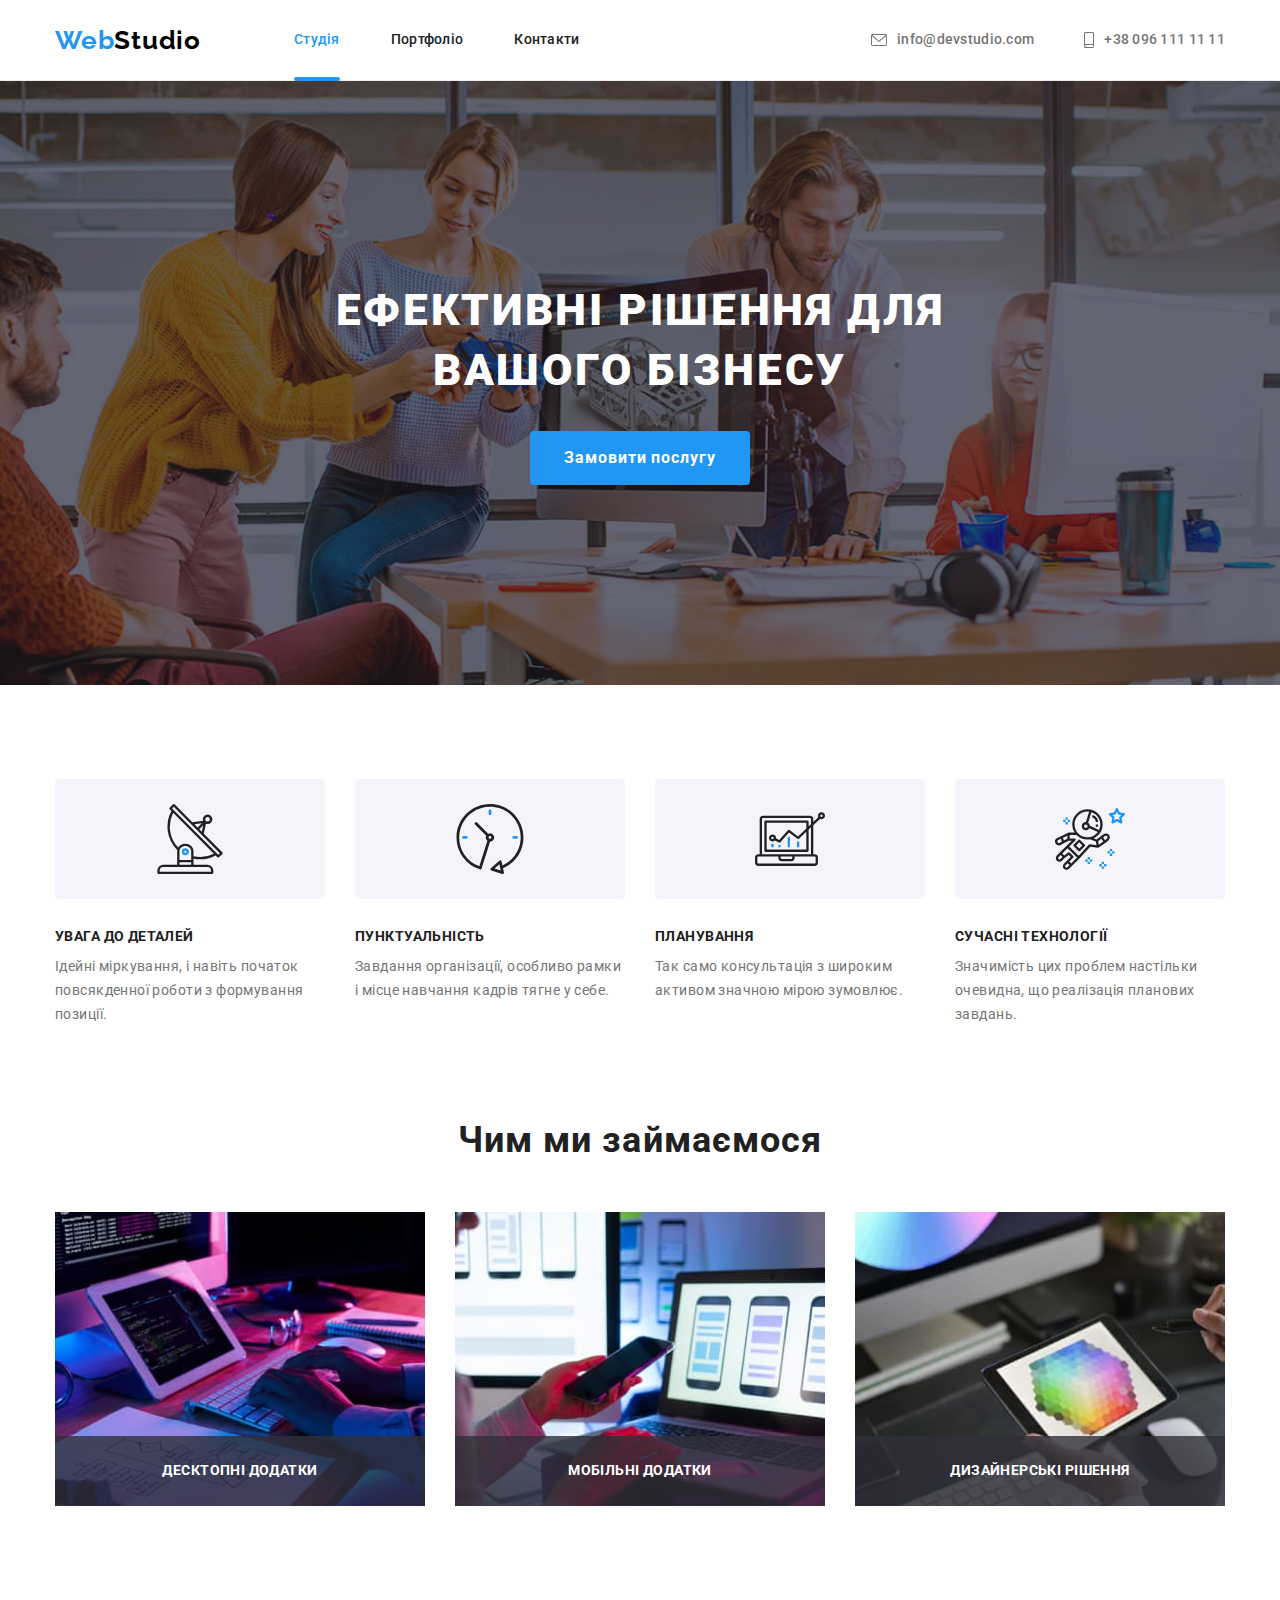
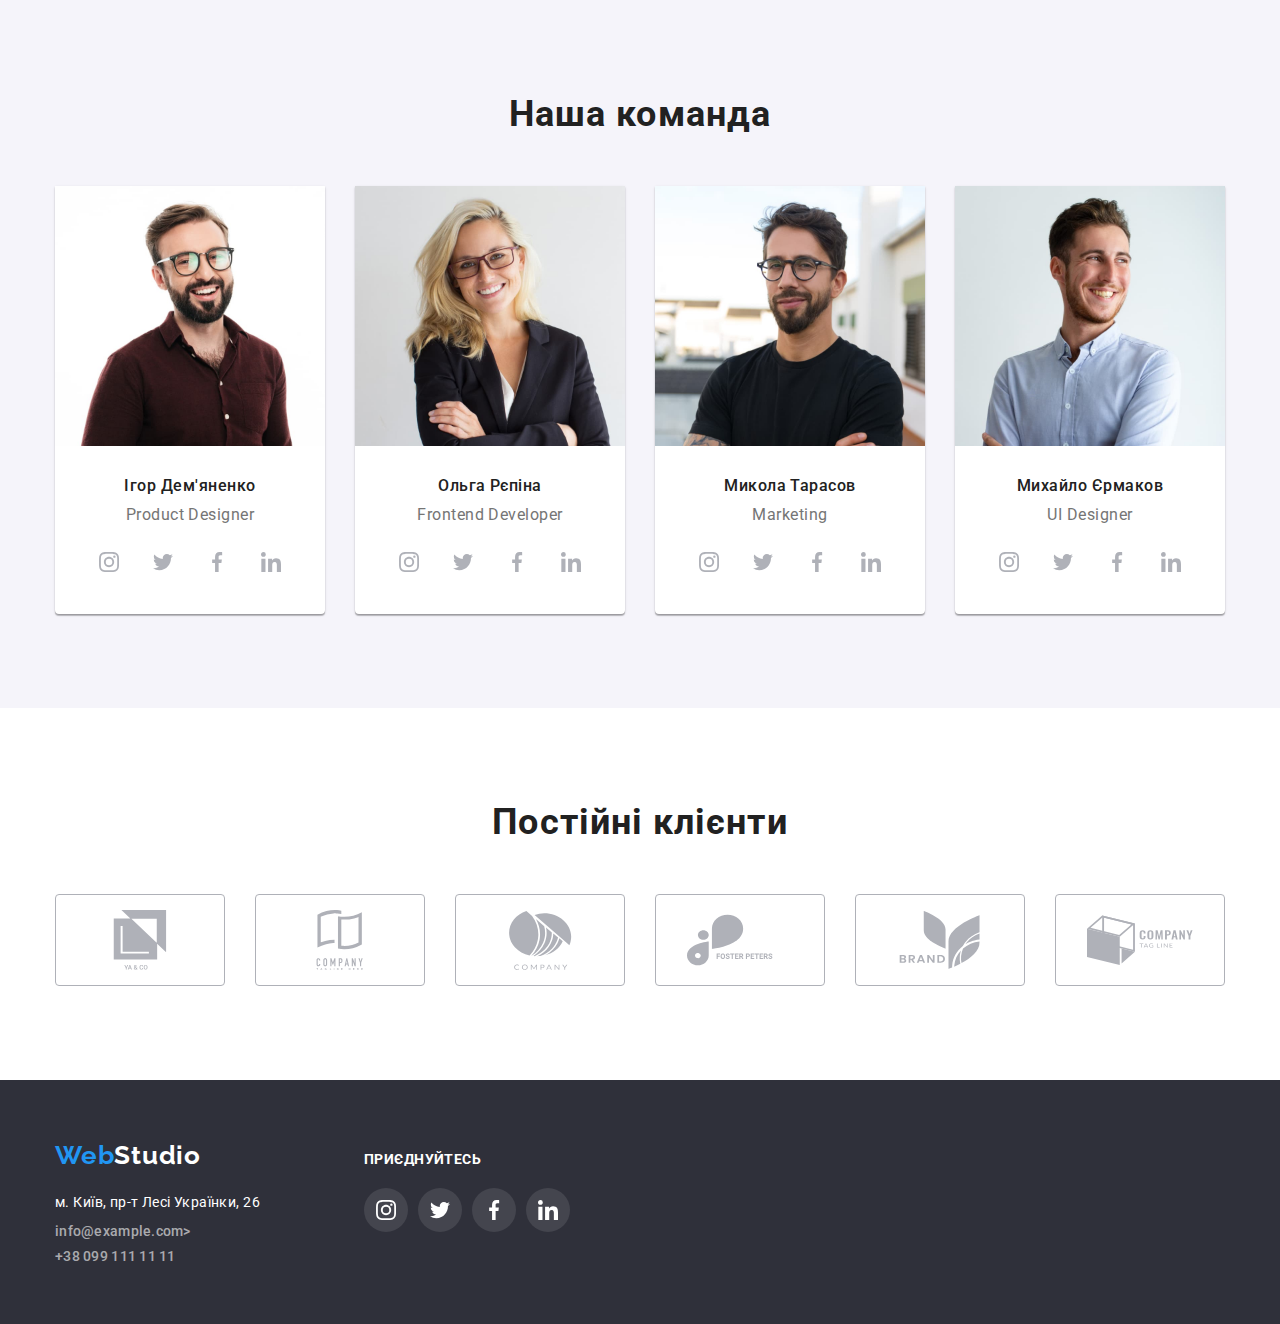
==== index.html @ a133ea39 "copy hw-05" ====
<!DOCTYPE html>
<html lang="uk">
  <head>
    <meta charset="UTF-8" />
    <meta http-equiv="X-UA-Compatible" content="IE=edge"/>
    <meta name="viewport" content="width=device-width, initial-scale=1.0"/>
    <title lang="en">WebStudio</title>
    <link rel="preconnect" href="https://fonts.googleapis.com">
    <link rel="preconnect" href="https://fonts.gstatic.com" crossorigin>
    <link href="https://fonts.googleapis.com/css2?family=Raleway:wght@700&family=Roboto:wght@400;500;700;900&display=swap" rel="stylesheet">
    <link rel="stylesheet" href="https://cdn.jsdelivr.net/npm/modern-normalize@1.1.0/modern-normalize.min.css">
    <link rel="stylesheet" href="./css/styles.css">
  </head>

  <body>
    <!-- header -->
    <header class="page-header">
      <div class="container page-header-container">
      <nav class="page-nav">
        <a class="logo link" href="./index.html" lang="en">Web<span class="logo-header">Studio</span></a>
        <ul class="menu list">
          <li class="menu-item"><a class="menu-link current underline link" href="">Студія</a></li>
          <li class="menu-item">
            <a class="menu-link link" href="./portfolio.html">Портфоліо</a>
          </li>
          <li class="menu-item">
            <a class="menu-link link" href="">Контакти</a>
          </li>
        </ul>
      </nav>

      <ul class="list contacts-header-container">
          <li class="contacts-header">
            <a class="mail contacts-theme-light link"
            href="mailto:info@devstudio.com">
            <svg class="mail-icon" width="16" height="12">
              <use href="./images/sprite.svg#icon-envelope-hover"></use>
            </svg>
            info@devstudio.com</a>
          </li>       
          <li class="contacts-header">
            <a class="phone-number contacts-theme-light link" href="tel:+380961111111">
              <svg class="phone-icon" width="10" height="16">
                <use href="./images/sprite.svg#icon-smartphone"></use>
              </svg>
              +38 096 111 11 11</a>
          </li>            
      </ul>
      </div>
    </header>

    <main>
      <!-- hero -->
      <section class="hero">
        <div class="container">   
        <h1 class="hero-title">
          Ефективні рішення для вашого бізнесу
        </h1>
        <button class="modal-btn" type="button" data-modal-open>
          Замовити послугу
        </button>
      </div>
      </section>

      <!-- content -->
      <section class="section">
        <div class="container">
        <h2 class="visually-hidden">наші переваги</h2>
        <ul class="list content-list-container">
          <li>
            <div class="icon-content">
              <svg width="70" height="70">
                <use href="./images/sprite.svg#icon-antenna"></use>
              </svg>
            </div>
            <h3 class="content-title">УВАГА ДО ДЕТАЛЕЙ</h3>
            <p class="content-text">
              Ідейні міркування, і навіть початок повсякденної роботи з формування позиції.
            </p>
          </li>
          <li>
            <div class="icon-content">
              <svg width="70" height="70">
                <use href="./images/sprite.svg#icon-clock"></use>
              </svg>
            </div>
            <h3 class="content-title">ПУНКТУАЛЬНІСТЬ</h3>
            <p class="content-text">
              Завдання організації, особливо рамки і місце навчання кадрів тягне у себе.
            </p>
          </li>
          <li>
            <div class="icon-content">
              <svg width="70" height="70">
                <use href="./images/sprite.svg#icon-diagram"></use>
              </svg>
            </div>
            <h3 class="content-title">ПЛАНУВАННЯ</h3>
            <p class="content-text">
             Так само консультація з широким активом значною мірою зумовлює.
            </p>
          </li>
          <li>
            <div class="icon-content">
              <svg width="70" height="70">
                <use href="./images/sprite.svg#icon-astronaut"></use>
              </svg>
            </div>
            <h3 class="content-title">
              СУЧАСНІ ТЕХНОЛОГІЇ
            </h3>
            <p class="content-text">
              Значимість цих проблем настільки очевидна, що реалізація планових завдань.
            </p>
          </li>
        </ul>
      </div>
      </section>

      <section class="img-box section">
        <div class="container">
        <h2 class="section-heading">Чим ми займаємося</h2>
        <ul class="list img-box-container">
          <li class="img-item">
            <img
              src="./images/what-do/keyboard.jpg"
              alt="клавіатура"
              width="370"
              height="294"
            />     
            <p class="img-title">Десктопні додатки</p>
          </li>
          <li class="img-item">
            <img
              src="./images/what-do/laptop.jpg"
              alt="ноутбук"
              width="370"
              height="294"
            />
            <p class="img-title">Мобільні додатки</p>
          </li>
          <li class="img-item">
            <img
              src="./images/what-do/tablet.jpg"
              alt="планшет"
              width="370"
              height="294"
            />
            <p class="img-title">Дизайнерські рішення</p>
          </li>
        </ul>
      </div>
      </section>

      <!-- team -->
      <section class="team section">
        <div class="container">
        <h2 class="section-heading">Наша команда</h2>
        <ul class="team-name list">
          <li class="team-cards">
            <img
              src="./images/employees/img_1.jpg"
              alt="Ігор Дем'яненко"
              width="270"
              height="260"
            />
            <div class="team-name-box">
              <h3 class="team-name-title">Ігор Дем'яненко</h3>
              <p class="team-name-text" lang="en">
              Product Designer</p>
              <ul class="social-list list">
                <li class="social-list-item">
                  <a class="social-list-link" href="">
                    <svg class="social-list-icon" width="20" height="20">
                      <use href="./images/sprite.svg#icon-instagram"></use>
                    </svg>
                  </a>
                </li>
                <li class="social-list-item">
                  <a class="social-list-link" href="">
                    <svg class="social-list-icon" width="20" height="20">
                      <use href="./images/sprite.svg#icon-twitter"></use>
                    </svg>
                  </a>
                </li>
                <li class="social-list-item">
                  <a class="social-list-link" href="">
                    <svg class="social-list-icon" width="20" height="20">
                      <use href="./images/sprite.svg#icon-facebook"></use>
                    </svg>
                  </a>
                </li>
                <li class="social-list-item">
                  <a class="social-list-link" href="">
                    <svg class="social-list-icon" width="20" height="20">
                      <use href="./images/sprite.svg#icon-linkedin"></use>
                    </svg>
                  </a>
                </li>
              </ul>
            </div>
          </li>
          <li class="team-cards">
            <img
              src="./images/employees/img_2.jpg"
              alt="Ольга Рєпіна"
              width="270"
              height="260"
            />
            <div class="team-name-box">
              <h3 class="team-name-title">Ольга Рєпіна</h3>
              <p class="team-name-text" lang="en">
              Frontend Developer
            </p>
           <ul class="social-list list">
                <li class="social-list-item">
                  <a class="social-list-link" href="">
                    <svg class="social-list-icon" width="20" height="20">
                      <use href="./images/sprite.svg#icon-instagram"></use>
                    </svg>
                  </a>
                </li>
                <li class="social-list-item">
                  <a class="social-list-link" href="">
                    <svg class="social-list-icon" width="20" height="20">
                      <use href="./images/sprite.svg#icon-twitter"></use>
                    </svg>
                  </a>
                </li>
                <li class="social-list-item">
                  <a class="social-list-link" href="">
                    <svg class="social-list-icon" width="20" height="20">
                      <use href="./images/sprite.svg#icon-facebook"></use>
                    </svg>
                  </a>
                </li>
                <li class="social-list-item">
                  <a class="social-list-link" href="">
                    <svg class="social-list-icon" width="20" height="20">
                      <use href="./images/sprite.svg#icon-linkedin"></use>
                    </svg>
                  </a>
                </li>
              </ul>
            </div>            
          </li>
          <li class="team-cards">
            <img
              src="./images/employees/img_3.jpg"
              alt="Микола Тарасов"
              width="270"
              height="260"
            />
            <div class="team-name-box">
              <h3 class="team-name-title">Микола Тарасов</h3>
              <p class="team-name-text" lang="en">Marketing</p>
            <ul class="social-list list">
                <li class="social-list-item">
                  <a class="social-list-link" href="">
                    <svg class="social-list-icon" width="20" height="20">
                      <use href="./images/sprite.svg#icon-instagram"></use>
                    </svg>
                  </a>
                </li>
                <li class="social-list-item">
                  <a class="social-list-link" href="">
                    <svg class="social-list-icon" width="20" height="20">
                      <use href="./images/sprite.svg#icon-twitter"></use>
                    </svg>
                  </a>
                </li>
                <li class="social-list-item">
                  <a class="social-list-link" href="">
                    <svg class="social-list-icon" width="20" height="20">
                      <use href="./images/sprite.svg#icon-facebook"></use>
                    </svg>
                  </a>
                </li>
                <li class="social-list-item">
                  <a class="social-list-link" href="">
                    <svg class="social-list-icon" width="20" height="20">
                      <use href="./images/sprite.svg#icon-linkedin"></use>
                    </svg>
                  </a>
                </li>
              </ul>  
            </div>           
          </li>
          <li class="team-cards">
            <img
              src="./images/employees/img_4.jpg"
              alt="Михайло Єрмаков"
              width="270"
            />
            <div class="team-name-box">
              <h3 class="team-name-title">Михайло Єрмаков</h3>
              <p class="team-name-text" lang="en">UI Designer</p>
            <ul class="social-list list">
                <li class="social-list-item">
                  <a class="social-list-link" href="">
                    <svg class="social-list-icon" width="20" height="20">
                      <use href="./images/sprite.svg#icon-instagram"></use>
                    </svg>
                  </a>
                </li>
                <li class="social-list-item">
                  <a class="social-list-link" href="">
                    <svg class="social-list-icon" width="20" height="20">
                      <use href="./images/sprite.svg#icon-twitter"></use>
                    </svg>
                  </a>
                </li>
                <li class="social-list-item">
                  <a class="social-list-link" href="">
                    <svg class="social-list-icon" width="20" height="20">
                      <use href="./images/sprite.svg#icon-facebook"></use>
                    </svg>
                  </a>
                </li>
                <li class="social-list-item">
                  <a class="social-list-link" href="">
                    <svg class="social-list-icon" width="20" height="20">
                      <use href="./images/sprite.svg#icon-linkedin"></use>
                    </svg>
                  </a>
                </li>
              </ul>
            </div>            
          </li>
        </ul>
      </div>
      </section>

      <!-- client -->
      <section class="section">
        <div class="container">
        <h2 class="section-heading">Постійні клієнти</h2>
        <ul class="client-list list">
          <li class="client-item">
            <a href="" class="client-link">
              <svg class="client-icon" width="106" height="60">
                <use href="./images/sprite.svg#icon-group-1"></use>
              </svg>
            </a>
          </li>
          <li class="client-item">
            <a href="" class="client-link">
              <svg class="client-icon" width="106" height="60">
                <use href="./images/sprite.svg#icon-group-2"></use>
              </svg>
            </a>
          </li>
          <li class="client-item">
            <a href="" class="client-link">
              <svg class="client-icon" width="106" height="60">
                <use href="./images/sprite.svg#icon-group-3"></use>
              </svg>
            </a>
          </li>
          <li class="client-item">
            <a href="" class="client-link">
              <svg class="client-icon" width="106" height="60">
                <use href="./images/sprite.svg#icon-group-4"></use>
              </svg>
            </a>
          </li>
          <li class="client-item">
            <a href="" class="client-link">
              <svg class="client-icon" width="106" height="60">
                <use href="./images/sprite.svg#icon-group-5"></use>
              </svg>
            </a>
          </li>
          <li class="client-item">
            <a href="" class="client-link">
              <svg class="client-icon" width="106" height="60">
                <use href="./images/sprite.svg#icon-group-6"></use>
              </svg>
            </a>
          </li>
        </ul>
        </div>
      </section>
    </main>

    <!-- footer -->
    <footer class="footer">
      <div class="container pidval">
      <div class="footer-address">
      <a class="link logo" href="./index.html" lang="en">Web<span class="logo-footer">Studio</span></a>
      <address class="address">
        <ul class="list">
          <li class="address-list">
            <a class="street-address link"
              href="https://goo.gl/maps/wQYxwLy2fmPHbs7g9"
              target="_blank"
              rel="noreferrer noopener"
              >м. Київ, пр-т Лесі Українки, 26</a>
          </li>
          <li class="address-list">
            <a class="mail contacts-theme-dark link"
              href="mailto:info@example.com"
              >info@example.com></a>
          </li>
          <li class="address-list">
            <a class="phone-number contacts-theme-dark link" href="tel:+380991111111"
              >+38 099 111 11 11</a>
          </li>
        </ul>
      </address>
      </div>

      <div class="footer-icon">
      <h2 class="footer-title">приєднуйтесь</h2>
      <ul class="footer-social-list list">
        <li class="footer-social-item">
          <a href="" class="footer-social-link">
          <svg class="footer-icon" width="20" height="20">
            <use href="./images/sprite.svg#icon-instagram"></use>
          </svg>            
          </a>
        </li>
        <li class="footer-social-item">
          <a href="" class="footer-social-link">
            <svg class="footer-icon" width="20" height="20">
            <use href="./images/sprite.svg#icon-twitter"></use>  
            </svg>            
          </a>
        </li>
        <li class="footer-social-item">
          <a href="" class="footer-social-link">
            <svg class="footer-icon" width="20" height="20">
            <use href="./images/sprite.svg#icon-facebook"></use>
            </svg>            
          </a>
        </li>
        <li class="footer-social-item">
          <a href="" class="footer-social-link">
            <svg class="footer-icon" width="20" height="20">
              <use href="./images/sprite.svg#icon-linkedin"></use>
            </svg>            
          </a>
        </li>
      </ul>
      </div>
      </div> 
    </footer>

    <!-- modal btn -->
    <div class="backdrop is-hidden" data-modal>
      <div class="modal">
        <button type="button" class="modal-close-btn" data-modal-close>
          <svg class="madal-close-icon" width="11" height="11">
            <use href="./images/sprite.svg#icon-Vector"></use>
          </svg>
        </button>
      </div>
    </div>
    <script src="./js/modal.js"></script>
  </body>
</html>
---- css/styles.css ----
:root {
    --primary-font: 'Roboto',
        sans-serif;
    --secondary-font: 'Raleway',
        sans-serif;
    --primary-text-color: #212121;
    --secondary-text-color: #757575;
    --accent-color: #2196F3;
    --main-color: #FFFFFF;
    --icon-color: #afb1b8;
    --duration: 250ms;
    --timing-function: cubic-bezier(0.4, 0, 0.2, 1);
}

h1, h2, h3, h4, p {
    margin-top: 0;
    margin-bottom: 0;
}

ol, ul {
    margin-top: 0;
    margin-bottom: 0;
    padding-left: 0;
}

img {
    display: block;
}

button {
    cursor: pointer;
}

.list {
    list-style: none;
}

.link {
    text-decoration: none;
}

body {
    font-family: var(--primary-font);
    color: var(--primary-text-color);
}

img {
    display: block;
    max-width: 100%;
    height: auto;
}

.visually-hidden {
    position: absolute;
    white-space: nowrap;
    width: 1px;
    height: 1px;
    overflow: hidden;
    border: 0;
    padding: 0;
    clip: rect(0 0 0 0);
    clip-path: inset(50%);
    margin: -1px;
}

.container {
    width: 1200px;
    margin-left: auto;
    margin-right: auto;
    padding-left: 15px;
    padding-right: 15px;
}

/* ------------- logo ------------------ */

.logo {
    font-family: var(--secondary-font);
    font-weight: 700;
    font-size: 26px;
    line-height: 1.19;
    letter-spacing: 0.03em;
    color: var(--accent-color);
    margin-right: 93px;
}

.logo-header {
   color: #000000; 
   
}

.logo-footer {
   color: var(--main-color);
}

/* ---------------- header ------------------ */

.page-header {
    border-bottom: 1px solid #ECECEC;
}

.page-header-container {
    display: flex;
    align-items: center;
}

.page-nav {
    display: flex;
    align-items: center;
}

.menu {
    display: flex;
    align-items: center;
}

.menu-item:not(:last-child) {
    margin-right: 51px;
}

.menu-link {
    display: block;
    position: relative;
    font-weight: 500;
    font-size: 14px;
    line-height: 1.14;
    letter-spacing: 0.02em;
    color: var(--primary-text-color);
    padding-top: 32px;
    padding-bottom: 32px;
    transition: color var(--duration) var(--timing-function);
}

.underline::after {
    position: absolute;
    display: block;
    content: '';
    left: 0;
    bottom: 0;
    width: 100%;
    height: 4px;
    border-radius: 2px;
    background-color: var(--accent-color);
    margin-bottom: -1px;
}

.menu-link.current {
    color: var(--accent-color);
}

.menu-link:hover,
.menu-link:focus {
    color: var(--accent-color);
}

.contacts-header-container {
    display: flex;
    align-items: center;
    margin-left: auto;
}

.contacts-header:not(:last-child) {
    margin-right: 50px;
}

.phone-number,
.mail {
    display: flex;
    align-items: center;
    font-weight: 500;
    font-size: 14px;
    line-height: 1.14;
    letter-spacing: 0.02em;
    transition: color var(--duration) var(--timing-function);
}

.contacts-theme-dark {
    color: rgba(255, 255, 255, 0.6);
}

.contacts-theme-light {
    color: var(--secondary-text-color);
}

.phone-number:hover,
.phone-number:focus {
    color: var(--accent-color);
}

.phone-icon {
    fill: currentColor;
    margin-right: 10px;
}

.mail:hover,
.mail:focus {
    color: var(--accent-color);
}

.mail-icon {
    fill: currentColor;
    margin-right: 10px;
}

/* ------------------ hero -------------*/

.hero {
    max-width: 1600px;
    background-color: #2F303A;
    text-align: center;
    padding-top: 200px;
    padding-bottom: 200px;
    background-image:linear-gradient(rgba(47, 48, 58, 0.4), rgba(47, 48, 58, 0.4)), url(../images/hero/bg.jpg);
    background-size: cover;
    background-position: center ;
    background-repeat: no-repeat;
    background-color: #C4C4C4;
    margin-left: auto;
    margin-right: auto;
}

.hero-title {
    width: 696px;
    font-weight: 900;
    font-size: 44px;
    line-height: 1.36;
    letter-spacing: 0.06em;
    align-items: center;
    text-transform: uppercase;
    color: var(--main-color);
    margin-left: auto;
    margin-right: auto;
    margin-bottom: 30px;
}

.modal-btn {
    border-radius: 4px;
    min-width: 200px;
    padding: 10px 32px;
    font-weight: 700;
    font-size: 16px;
    line-height: 1.88;
    align-items: center;
    letter-spacing: 0.06em;
    color: var(--main-color);
    background-color: var(--accent-color);
    border-color: transparent;
    transition: background-color var(--duration) var(--timing-function), box-shadow var(--duration) var(--timing-function);
  }

.modal-btn:hover,
.modal-btn:focus {
    background-color: #188CE8;
    box-shadow: 0px 4px 4px rgba(0, 0, 0, 0.15);
}


/* ----------------- content ----------- */

.section {
    padding-top: 94px;
    padding-bottom: 94px;
}

.content-list-container {
    display: flex;
    flex-wrap: wrap;
    justify-content: space-between;
}

.content-title {
    font-weight: 700;
    font-size: 14px;
    line-height: 1.14;
    letter-spacing: 0.03em;
    text-transform: uppercase;
    margin-bottom: 10px;
}

.content-text {
    width: 270px;
    font-weight: 400;
    font-size: 14px;
    line-height: 1.71;
    letter-spacing: 0.03em;
    color: var(--secondary-text-color);
}

.icon-content {
    display: flex;
    justify-content: center;
    align-items: center;
    margin-bottom: 30px;  
    width: 270px;
    height: 120px;
    background-color: #F5F4FA;
    border-radius: 4px;
}

.section-heading {
    font-weight: 700;
    font-size: 36px;
    line-height: 1.16;
    text-align: center;
    letter-spacing: 0.03em;
    margin-bottom: 50px;
}

.img-box {
    padding-top: 0px;
}

.img-box-container {
    display: flex;
    justify-content: space-between;
}

.img-item {
    position: relative;
}

.img-title {
    position: absolute;
    display: flex;
    align-items: center;
    justify-content: center;
    font-family: var(--primary-font);
    font-weight: 700;
    font-size: 14px;
    line-height: 1.14;
    letter-spacing: 0.03em;
    text-transform: uppercase;
    color: var(--main-color);
    width: 100%;
    height: 70px;
    background: rgba(47, 48, 58, 0.8);
    bottom: 0;
}


/* ------------- team ------------ */

.team {
    background-color: #F5F4FA;
}

.team-name {
    display: flex;
    flex-wrap: wrap;
}

.team-cards {
    width: 270px;
    height: 428px;
    background: var(--main-color);
    box-shadow: 0px 1px 3px rgba(0, 0, 0, 0.12), 0px 1px 1px rgba(0, 0, 0, 0.14), 0px 2px 1px rgba(0, 0, 0, 0.2);
    border-radius: 0px 0px 4px 4px;
    flex-basis: calc((100% - 90px) / 4);
}

.team-cards:not(:nth-child(4n)) {
    margin-right: 30px;
}

.team-name-title {
    font-weight: 500;
    font-size: 16px;
    line-height: 1.19;
    text-align: center;
    letter-spacing: 0.03em;
    margin-bottom: 10px;
}

.team-name-text {
    font-weight: 400;
    font-size: 16px;
    line-height: 1.19;
    text-align: center;
    letter-spacing: 0.03em;
    color: var(--secondary-text-color);
    margin-bottom: 16px;
    }

.team-name-box {
    padding-top: 30px;
    padding-bottom: 30px;
}

.social-list {
    display: flex;
    justify-content: center;
    gap: 10px;
}

.social-list-link {
    display: flex;
    justify-content: center;
    align-items: center;
    width: 44px;
    height: 44px;
    border-radius: 50%;
    background-color: var(--main-color);
    transition: background-color var(--duration) var(--timing-function);
}

.social-list-icon {
    fill: var(--icon-color);
    transition: fill var(--duration) var(--timing-function);
}

.social-list-link:hover,
.social-list-link:focus {
    background-color: var(--accent-color);
}

.social-list-link:hover .social-list-icon,
.social-list-link:focus .social-list-icon {
    fill: var(--main-color);
}

/* -------------- client -------------- */

.client-list {
    display: flex;
    justify-content: center;
    gap: 30px;
}

.client-item {
    width: 170px;
    height: 92px;
}

.client-link {
    display: flex;
    justify-content: center;
    align-items: center;
    width: 100%;
    height: 100%;
    border: 1px solid var(--icon-color);
    border-radius: 4px;
    transition: border-color var(--duration) var(--timing-function);
}

.client-icon {
    fill: var(--icon-color);
    transition: fill var(--duration) var(--timing-function);
}

.client-link:hover,
.client-link:focus {
    border-color: var(--accent-color);
}

.client-link:hover .client-icon,
.client-link:focus .client-icon {
    fill: var(--accent-color);
}

    
/* ------------ footer ------------ */

.footer {
    background-color: #2F303A;
    padding-top: 60px;
    padding-bottom: 60px;
}

.pidval {
    display: flex;
    align-items: baseline;
}

.footer-address {   
    margin-right: 70px;
}

.address {
    font-style: normal;
    margin-top: 20px;
}

.street-address {
    font-weight: 400;
    font-size: 14px;
    line-height: 1.71;
    letter-spacing: 0.03em;
    color: var(--main-color);  
    transition: color var(--duration) var(--timing-function);
}

.address-list:not(:last-child) {
    margin-bottom: 9px;
}
 
.street-address:hover,
.street-address:focus {
    color: var(--accent-color);
}

.footer-title {
    font-family: var(--primary-font);
    font-weight: 700;
    font-size: 14px;
    line-height: 1.14;
    letter-spacing: 0.03em;
    text-transform: uppercase;
    color: var(--main-color);
    margin-bottom: 20px;
}

.footer-social-list {
    display: flex;
    justify-content: center;
    gap: 10px;
}

.footer-social-link {
    display: flex;
    justify-content: center;
    align-items: center;
    width: 44px;
    height: 44px;
    border-radius: 50%;
    background-color: rgba(255, 255, 255, 0.1);
    transition: background-color var(--duration) var(--timing-function);
}

.footer-icon {
    fill: var(--main-color);
}

.footer-social-link:hover,
.footer-social-link:focus {
    background-color: var(--accent-color);
}



/* ---------------- portfolio ------------- */

.button-portfolio {
    display: flex;
    margin-bottom: 50px;
    justify-content: center;
}

.portfolio-nav:not(:last-child) {
    margin-right: 8px;
}

.portfolio-btn {
    font-weight: 500;
    font-size: 16px;
    line-height: 1.62;
    text-align: center;
    letter-spacing: 0.03em;
    cursor: pointer;
    background-color: #F5F4FA;
    border-radius: 4px;
    border-color: transparent;
    padding: 6px 22px;
    transition: color var(--duration) var(--timing-function), background-color var(--duration) var(--timing-function), box-shadow var(--duration) var(--timing-function);
}

.portfolio-btn:hover,
.portfolio-btn:focus {
    color: var(--main-color);
    background-color: var(--accent-color);
    box-shadow: 0px 4px 4px rgba(0, 0, 0, 0.25);
}

.portfolio-cards {
    display: flex;
    flex-wrap: wrap;
    gap: 30px;
}

.portfolio-box {
    border: 1px solid #EEEEEE;
    border-top: transparent;
    padding: 24px 20px;
}

.portfolio-title {
    font-weight: 700;
    font-size: 18px;
    line-height: 2.0;
    letter-spacing: 0.06em;
    margin-bottom: 4px;
    color: var(--primary-text-color);
}

.portfolio-text {
    font-weight: 400;
    font-size: 16px;
    line-height: 1.88;
    letter-spacing: 0.03em;
    color: var(--secondary-text-color);
}

.cards-link {
    display: block;
    transition: box-shadow var(--duration) var(--timing-function);
}

.cards-link:hover,
.cards-link:focus {
    cursor: pointer;
    box-shadow: 0px 4px 4px rgba(0, 0, 0, 0.25);
}

.portfolio-box-overlay {
    position: relative;
    overflow: hidden;
}

.overlay {
    position: absolute;
    top: 0;
    left: 0;
    font-family: var(--primary-font);
    font-weight: 400;
    font-size: 18px;
    line-height: 1.56;   
    letter-spacing: 0.03em;
    color: var(--main-color);
    background-color: rgba(33, 150, 243, 0.9);
    padding: 63px 24px;
    width: 100%;
    height: 100%;
    transform: translate(0, 100%);
    transition: transform var(--duration) var(--timing-function);
}

.cards-link:hover .overlay,
.cards-link:focus .overlay {
    transform: translate(0, 0);
}

/* ------------ modal btn ------------------- */

.backdrop {
    position: fixed;
    z-index: 100;
    top: 0;
    left: 0;
    width: 100%;
    height: 100%;
    background-color: rgba(0, 0, 0, 0.2);
    transition: opacity var(--duration) var(--timing-function), visibility var(--duration) var(--timing-function);
}

.backdrop.is-hidden {
    opacity: 0;
    visibility: hidden;
    pointer-events: none;
}

.modal {
    position: absolute;
    top: 50%;
    left: 50%;
    transform: translate(-50%, -50%);
    width: 528px;
    height: 581px;
    background-color: var(--main-color);
}

.modal-close-btn {
    position: absolute;
    top: 8px;
    right: 8px;
    display: flex;
    align-items: center;
    justify-content: center;
    width: 30px;
    height: 30px;
    border-radius: 50%;
    background-color: var(--main-color);
    border: 1px solid rgba(0, 0, 0, 0.1);
    padding: 0;
}
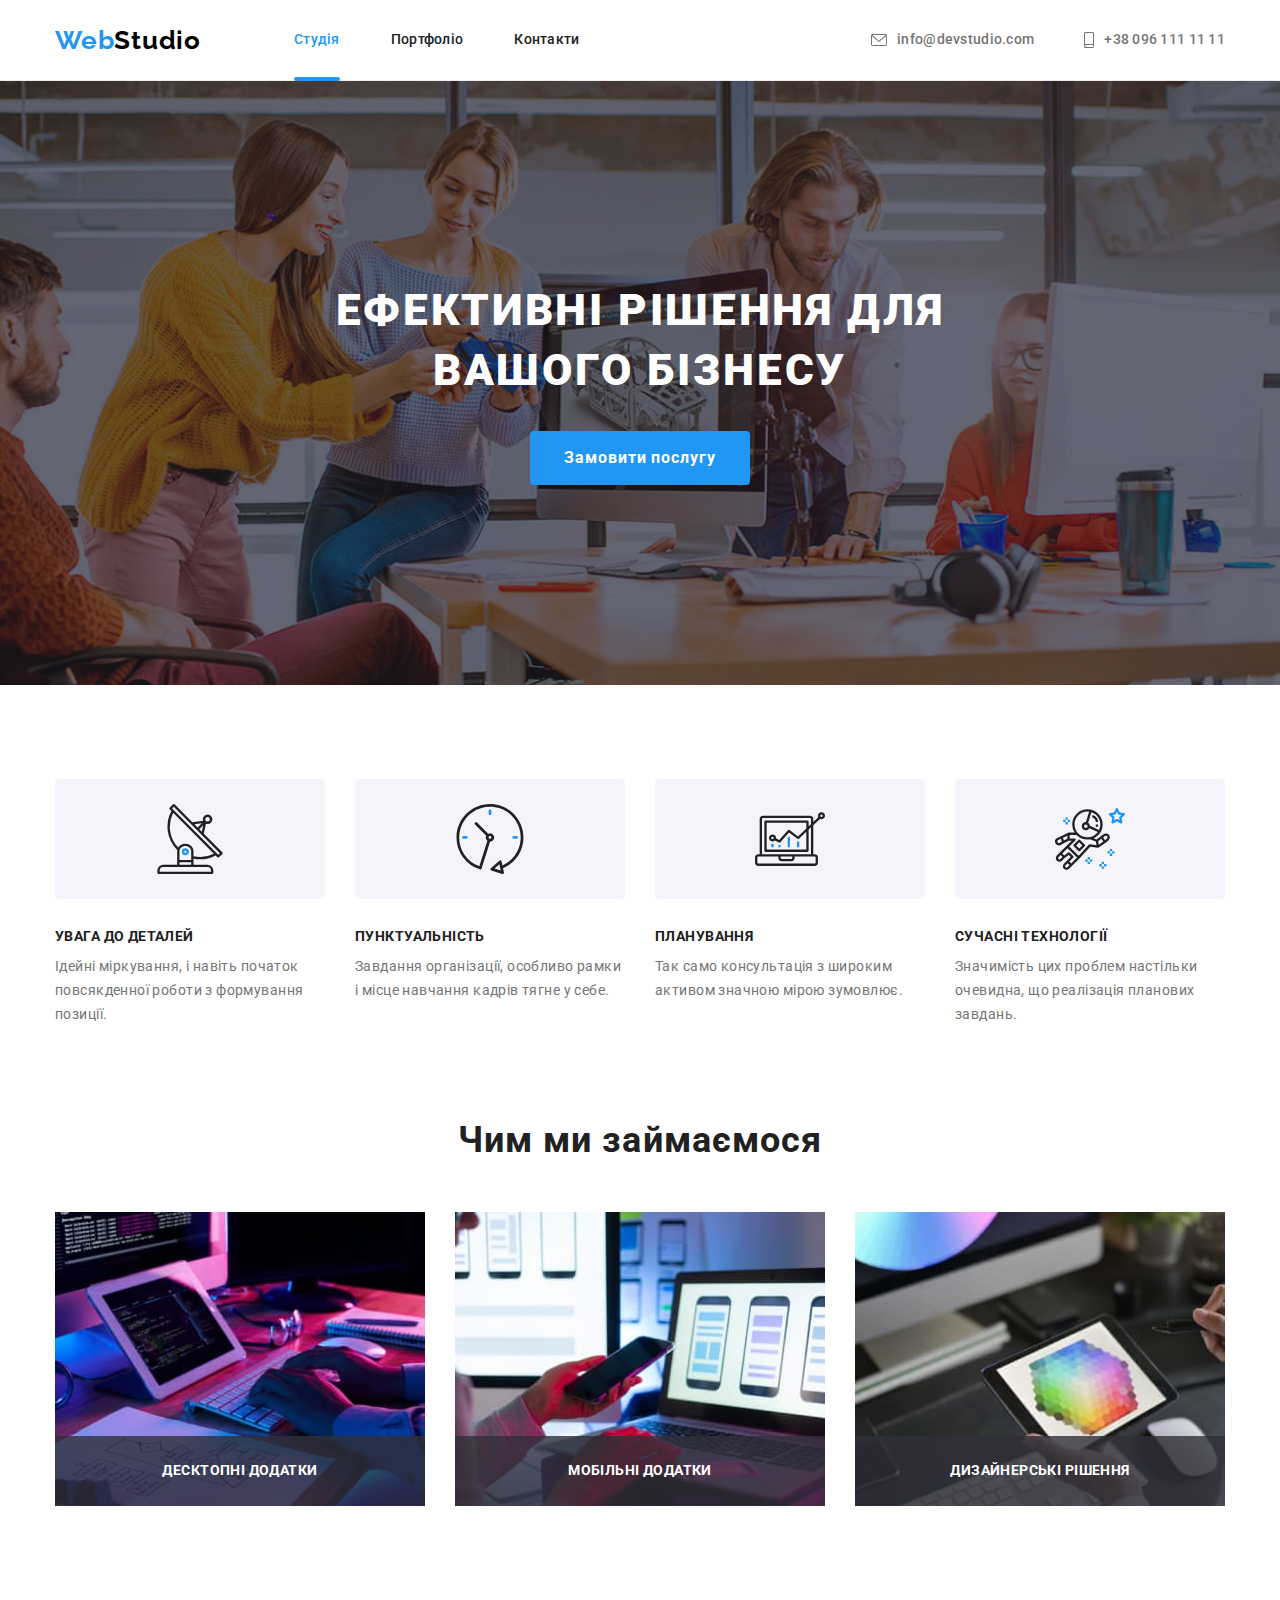
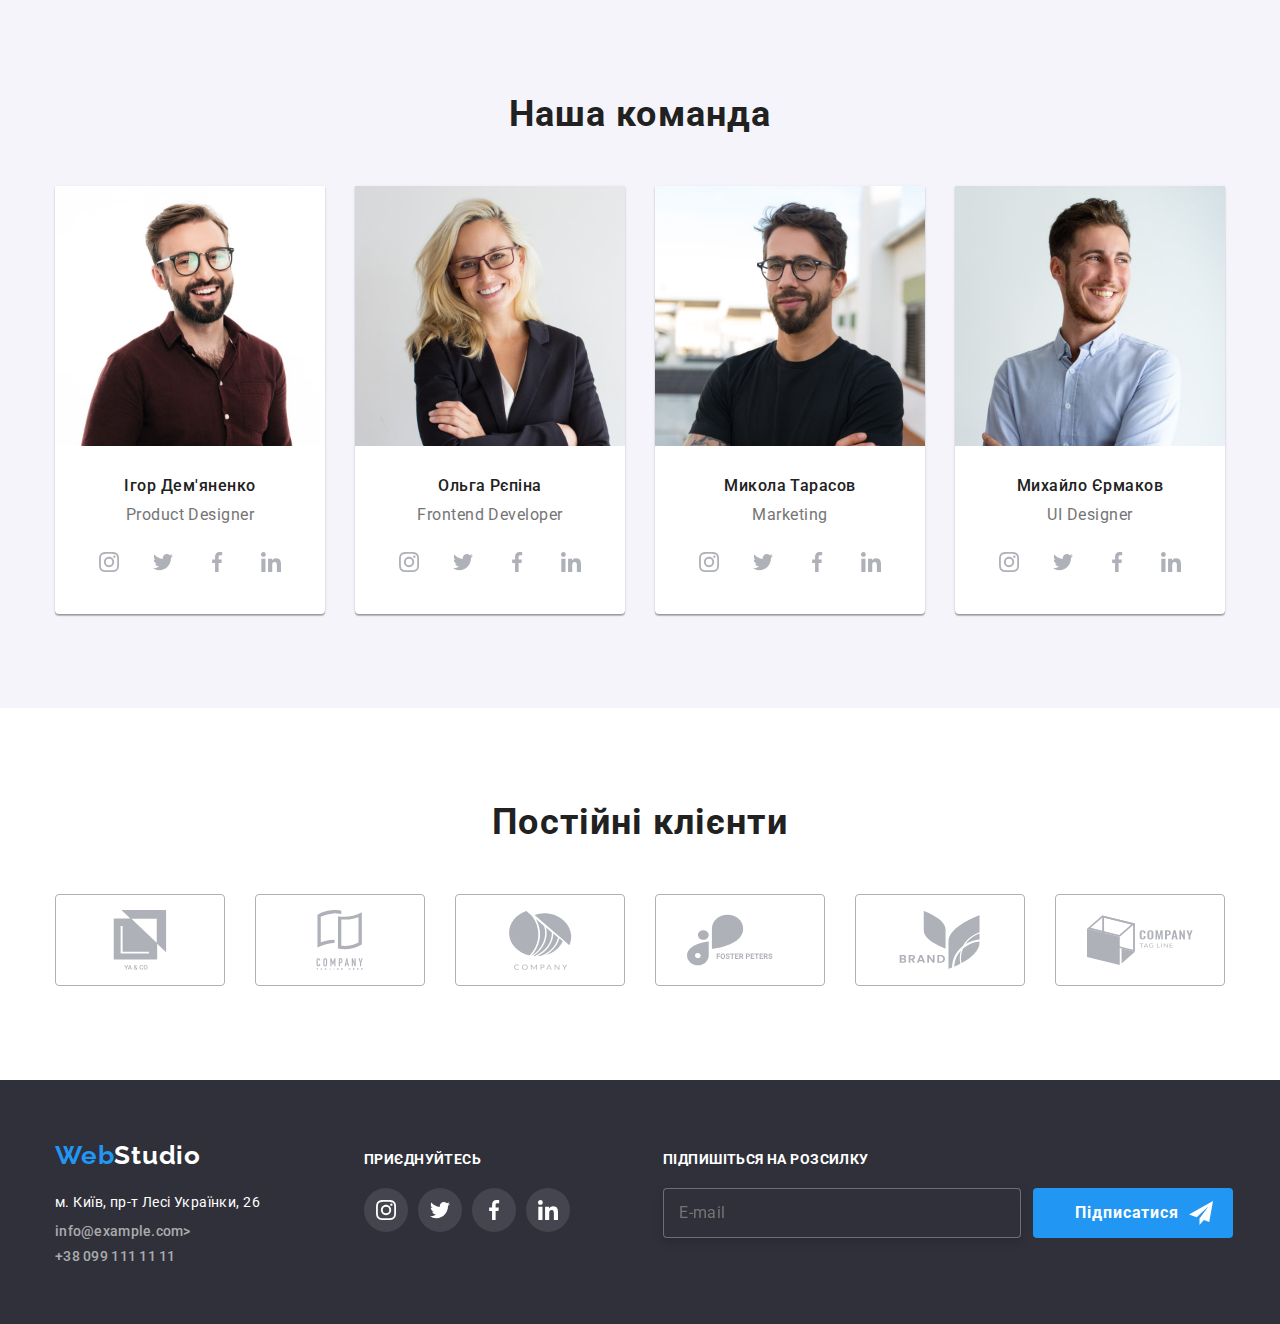
==== commit 9366d3cc: "add  footer form" ====
--- a/index.html
+++ b/index.html
@@ -385,7 +385,7 @@
 
     <!-- footer -->
     <footer class="footer">
-      <div class="container pidval">
+    <div class="container pidval">
       <div class="footer-address">
       <a class="link logo" href="./index.html" lang="en">Web<span class="logo-footer">Studio</span></a>
       <address class="address">
@@ -443,19 +443,82 @@
         </li>
       </ul>
       </div>
-      </div> 
+
+      <div class="form-footer-wrapper">
+        <p class="form-footer-text">Підпишіться на розсилку</p>
+        <form class="form-footer">
+        <label>
+          <input type="email" name="email" class="form-footer-input" placeholder="E-mail" >
+        </label>        
+        <button class="form-footer-btn" type="submit">
+          <span class="form-footer-btn-text">Підписатися 
+            <svg class="form-footer-icon" width="24" height="24">
+            <use href="/images/sprite.svg#icon-send"></use>
+            </svg>
+          </span>
+        </button>
+        </form>
+      </div>
+    </div>
     </footer>
 
     <!-- modal btn -->
     <div class="backdrop is-hidden" data-modal>
       <div class="modal">
         <button type="button" class="modal-close-btn" data-modal-close>
-          <svg class="madal-close-icon" width="11" height="11">
+          <svg class="modal-close-icon" width="11" height="11">
             <use href="./images/sprite.svg#icon-Vector"></use>
           </svg>
         </button>
+
+        <form class="modal-form">
+          <p class="text-form">Залиште свої дані, ми вам передзвонимо</p>
+          <label class="modal-form-field">
+            <span class="modal-form-desc">Ім'я</span> 
+            <span class="modal-form-wrapper">
+            <input name="user_name" type="text" class="modal-form-input" 
+            required 
+            pattern="[a-zA-Zа-яА-ЯіІїЇ]+" 
+            minlength="2" >
+            <svg class="modal-form-icon" width="18" height="18">
+            <use href="./images/sprite.svg#icon-person"></use>
+            </svg>
+            </span>            
+          </label>
+          <label class="modal-form-field">
+            <span class="modal-form-desc">Телефон</span> 
+            <span class="modal-form-wrapper">
+            <input name="user_phone" type="tel" class="modal-form-input" 
+            required 
+            pattern="[0-9]{3}-[0-9]{3}-[0-9]{2}-[0-9]{2}" 
+            title="xxx-xxx-xx-xx" >
+            <svg class="modal-form-icon" width="18" height="18">
+            <use href="./images/sprite.svg#icon-phone"></use>
+            </svg>
+            </span>           
+          </label>
+          <label class="modal-form-field">
+            <span class="modal-form-desc">Пошта</span> 
+            <span class="modal-form-wrapper">
+            <input name="user_email" type="email" class="modal-form-input" 
+            required >
+            <svg class="modal-form-icon" width="18" height="18">
+            <use href="./images/sprite.svg#icon-email"></use>
+            </svg>
+            </span>            
+          </label>
+          <label class="modal-form-field">
+            <span class="modal-form-desc">Коментар</span> 
+            <textarea class="modal-form-message" name="user_massage" placeholder="Введіть текст"></textarea>
+          </label>
+          <input id="user-police" type="checkbox" name="user_police" class="modal-form-check visually-hidden">
+          <label for="user-police" class="modal-form-check-desc">Погоджуюся з розсилкою та приймаю&nbsp;<a href=""><span class="modal-form-check-desc-link">Умови договору</span></a></label>
+          <button type="submit" class="modal-form-submit">Відправити</button>
+        </form>
+
       </div>
     </div>
+    
     <script src="./js/modal.js"></script>
   </body>
 </html>
--- a/css/styles.css
+++ b/css/styles.css
@@ -460,9 +460,9 @@
 /* ------------ footer ------------ */
 
 .footer {
+    display: flex;
     background-color: #2F303A;
-    padding-top: 60px;
-    padding-bottom: 60px;
+    padding: 60px 0px;
 }
 
 .pidval {
@@ -512,6 +512,7 @@
     display: flex;
     justify-content: center;
     gap: 10px;
+    margin-right: 93px;
 }
 
 .footer-social-link {
@@ -532,6 +533,75 @@
 .footer-social-link:hover,
 .footer-social-link:focus {
     background-color: var(--accent-color);
+}
+
+/* --------- form footer --------- */
+
+.form-footer-text {
+    display: block;
+    font-weight: 700;
+    font-size: 14px;
+    line-height: 1.14;
+    letter-spacing: 0.03em;
+    text-transform: uppercase;
+    color: var(--main-color);
+    margin-bottom: 20px;
+}
+
+.form-footer {
+    display: flex;
+}
+
+.form-footer-input {
+    width: 358px;
+    height: 50px;
+    padding: 16px 15px;
+    margin-right: 12px;
+    border: 1px solid rgba(255, 255, 255, 0.3);
+    filter: drop-shadow(0px 4px 4px rgba(0, 0, 0, 0.15));
+    border-radius: 4px;
+    background-color: #2F303A;
+    color: var(--main-color);
+
+    font-family: var(--primary-font);
+    font-weight: 400;
+    font-size: 16px;
+    line-height: 1.25;
+    letter-spacing: 0.03em;
+}
+
+.form-footer-btn {
+    width: 200px;
+    height: 50px;
+    border-radius: 4px;
+    padding-left: 28px;
+    background-color: var(--accent-color);
+    border-color: transparent;
+    transition: background-color var(--duration) var(--timing-function), box-shadow var(--duration) var(--timing-function);
+  }
+
+.form-footer-btn:hover,
+.form-footer-btn:focus {
+    background-color: #188CE8;
+    box-shadow: 0px 4px 4px rgba(0, 0, 0, 0.15);
+}
+
+.form-footer-btn-text {
+    display: flex;
+    align-items: center;
+    justify-content: center;
+    font-family: var(--primary-font);
+    font-weight: 700;
+    font-size: 16px;
+    line-height: 1.88;
+    align-items: center;
+    letter-spacing: 0.06em;
+    color: var(--main-color);
+    
+}
+
+.form-footer-icon {
+    margin-left: 10px;
 }
 
 
@@ -664,6 +734,7 @@
     width: 528px;
     height: 581px;
     background-color: var(--main-color);
+    padding: 40px;
 }
 
 .modal-close-btn {
@@ -680,3 +751,160 @@
     border: 1px solid rgba(0, 0, 0, 0.1);
     padding: 0;
 }
+
+.modal-close-icon {
+    transition: fill var(--duration) var(--timing-function);
+}
+
+.modal-close-btn:hover .modal-close-icon, 
+.modal-close-btn:focus .modal-close-icon {
+    fill: var(--accent-color);
+}
+
+
+/* --------------- modal form --------------- */
+
+.modal-form {
+    display: flex;
+    flex-direction: column;
+}
+
+.text-form {
+    font-weight: 700;
+    font-size: 20px;
+    line-height: 1.15;
+    text-align: center;
+    letter-spacing: 0.03em;
+    margin-bottom: 12px;
+}
+
+.modal-form-field {
+    margin-bottom: 10px;
+}
+
+.modal-form-desc {
+    display: block;
+    font-weight: 400;
+    font-size: 12px;
+    line-height: 1.16;
+    letter-spacing: 0.01em;
+    color: var(--secondary-text-color);
+    margin-bottom: 4px;
+}
+
+.modal-form-wrapper {
+    display: block;
+    position: relative;
+}
+
+.modal-form-input {
+    width: 100%;
+    height: 40px;
+    border: 1px solid rgba(33, 33, 33, 0.2);
+    border-radius: 4px;
+    padding-left: 42px;
+    transition: border-color var(--duration) var(--timing-function);
+}
+
+.modal-form-input:focus {
+    outline: 0;
+    border-color: var(--accent-color);
+}
+
+.modal-form-icon {
+    position: absolute;
+    top: 11px;
+    left: 12px; 
+    transition: fill var(--duration) var(--timing-function);   
+}
+
+.modal-form-input:focus + .modal-form-icon {
+    fill: var(--accent-color);
+}
+
+.modal-form-message {
+    width: 100%;
+    height: 120px;
+    padding: 12px 16px;
+    border: 1px solid rgba(33, 33, 33, 0.2);
+    border-radius: 4px;
+    resize: none;
+    font-size: 12px;
+    transition: border-color var(--duration) var(--timing-function);
+    margin-bottom: 20px;
+}
+
+.modal-form-message::placeholder {
+    font-size: 12px;
+    color: rgba(117, 117, 117, 0.5);
+}
+
+.modal-form-message:focus {
+    outline: 0;
+    border-color: var(--accent-color);
+}
+
+.modal-form-check-desc {
+    display: flex;
+    align-items: center;
+    font-weight: 400;
+    font-size: 14px;
+    line-height: 1.71;
+    letter-spacing: 0.03em;
+    color: var(--secondary-text-color);
+    margin-bottom: 30px;
+    
+}
+
+.modal-form-check-desc::before {
+    display: block;
+    width: 16px;
+    height: 15px;
+    border: 1px solid var(--primary-text-color);
+    box-shadow: 0px 4px 4px rgba(0, 0, 0, 0.25);
+    border-radius: 2px;
+    content: '';
+    cursor: pointer;
+    margin-right: 7px;
+}
+
+.modal-form-check:checked + .modal-form-check-desc::before {
+    background-color: var(--accent-color);
+    background-image: url(/images/vector/vector\(1\).svg);
+    background-repeat: no-repeat;
+    background-position: center;
+    border-color: transparent;
+}
+
+
+.modal-form-check:focus + .modal-form-check-desc::before {
+    outline: 1px solid var(--accent-color);
+}
+
+.modal-form-check-desc-link {
+    color: var(--accent-color);
+    text-decoration: underline var(--accent-color);
+}
+
+.modal-form-submit {
+    align-self: center;
+    border-radius: 4px;
+    min-width: 200px;
+    padding: 10px 32px;
+    font-weight: 700;
+    font-size: 16px;
+    line-height: 1.88;
+    align-items: center;
+    letter-spacing: 0.06em;
+    color: var(--main-color);
+    background-color: var(--accent-color);
+    border-color: transparent;
+    transition: background-color var(--duration) var(--timing-function), box-shadow var(--duration) var(--timing-function);
+  }
+
+.modal-btn:hover,
+.modal-btn:focus {
+    background-color: #188CE8;
+    box-shadow: 0px 4px 4px rgba(0, 0, 0, 0.15);
+}
+
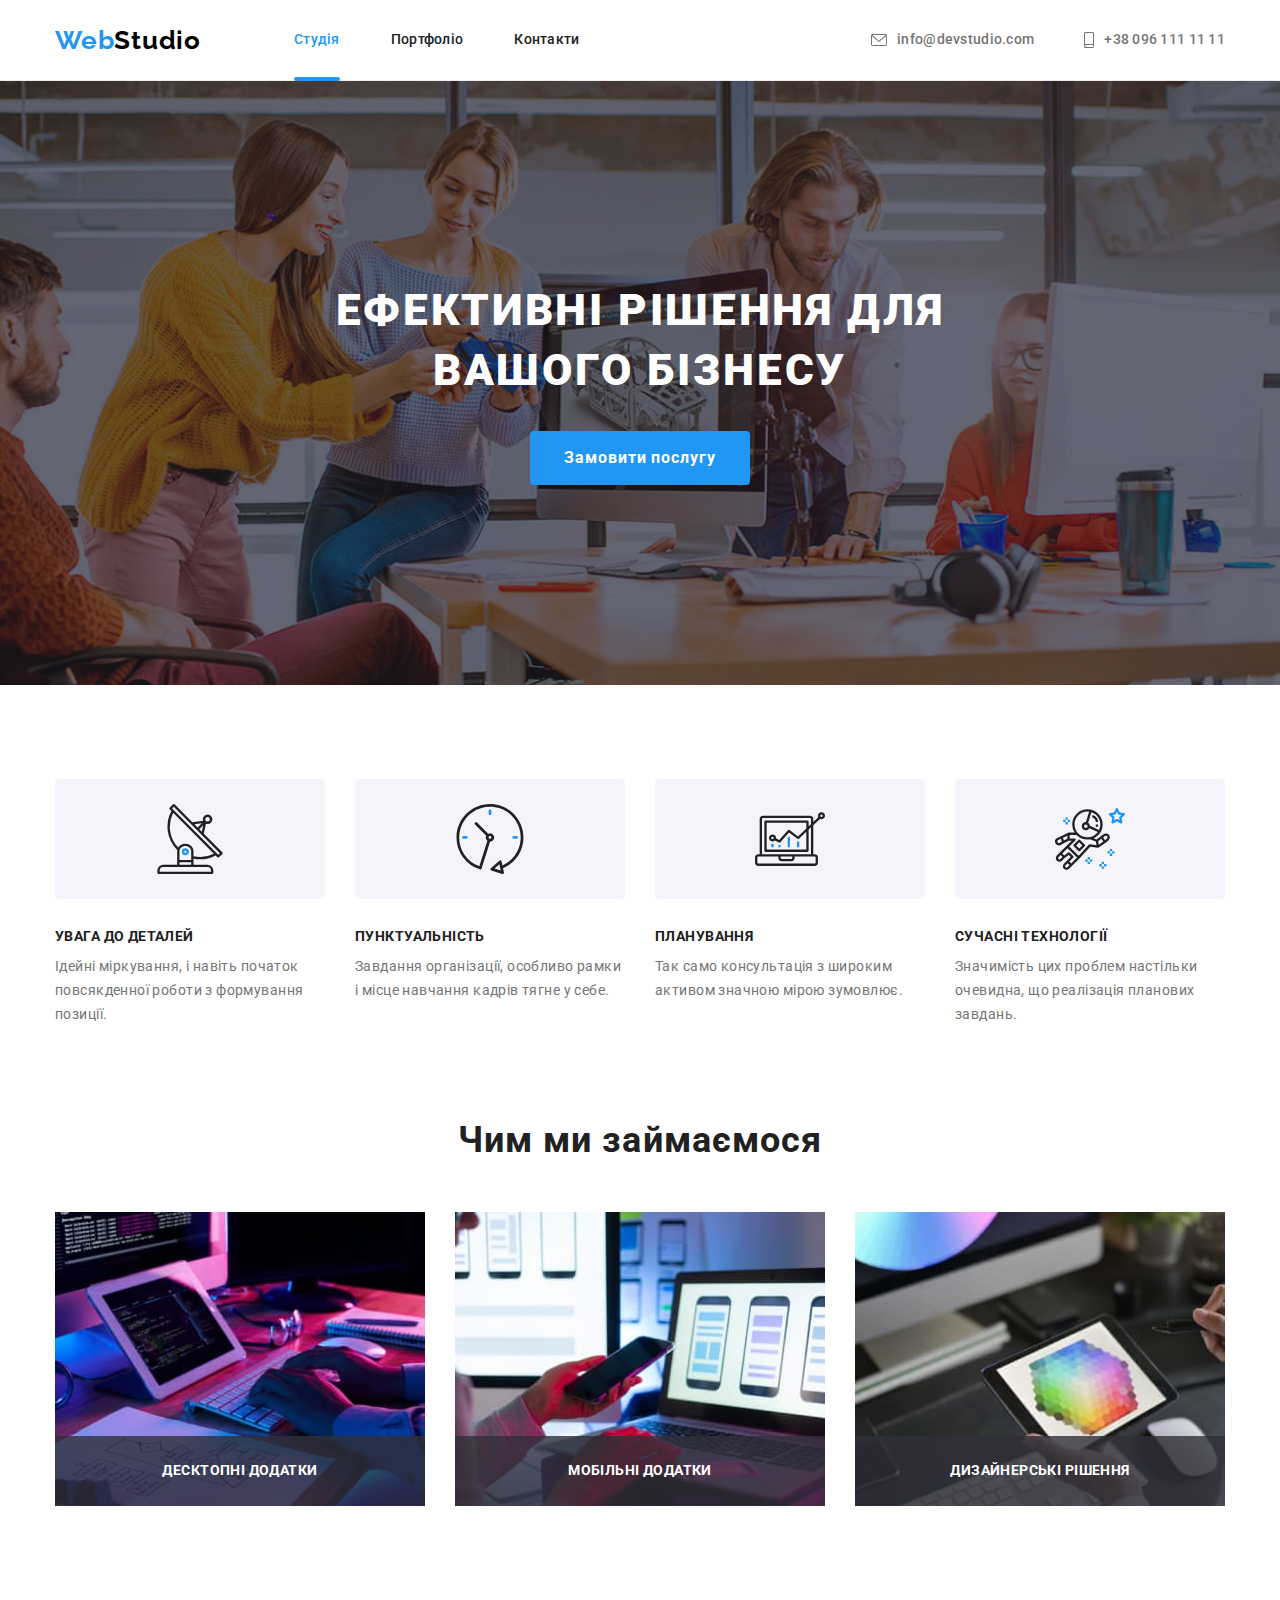
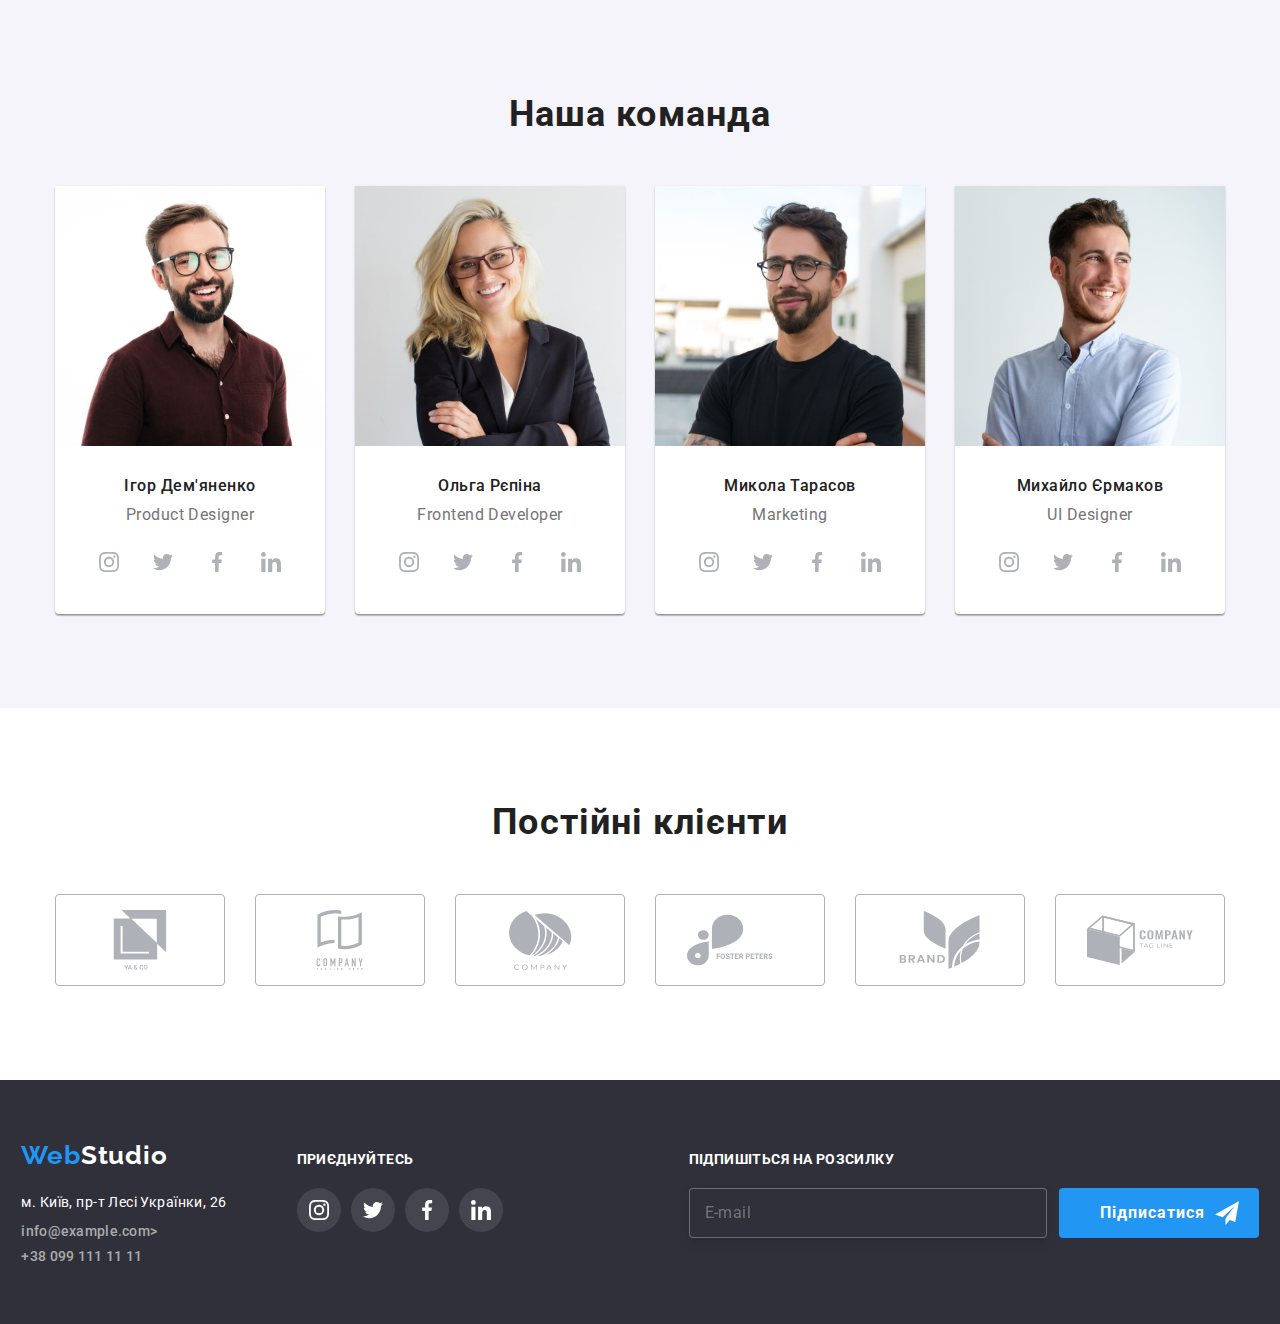
==== commit 1a8e2db2: "add changes hw-06" ====
--- a/index.html
+++ b/index.html
@@ -2,464 +2,448 @@
 <html lang="uk">
   <head>
     <meta charset="UTF-8" />
-    <meta http-equiv="X-UA-Compatible" content="IE=edge"/>
-    <meta name="viewport" content="width=device-width, initial-scale=1.0"/>
+    <meta http-equiv="X-UA-Compatible" content="IE=edge" />
+    <meta name="viewport" content="width=device-width, initial-scale=1.0" />
     <title lang="en">WebStudio</title>
-    <link rel="preconnect" href="https://fonts.googleapis.com">
-    <link rel="preconnect" href="https://fonts.gstatic.com" crossorigin>
-    <link href="https://fonts.googleapis.com/css2?family=Raleway:wght@700&family=Roboto:wght@400;500;700;900&display=swap" rel="stylesheet">
-    <link rel="stylesheet" href="https://cdn.jsdelivr.net/npm/modern-normalize@1.1.0/modern-normalize.min.css">
-    <link rel="stylesheet" href="./css/styles.css">
+    <link rel="preconnect" href="https://fonts.googleapis.com" />
+    <link rel="preconnect" href="https://fonts.gstatic.com" crossorigin />
+    <link
+      href="https://fonts.googleapis.com/css2?family=Raleway:wght@700&family=Roboto:wght@400;500;700;900&display=swap"
+      rel="stylesheet"
+    />
+    <link
+      rel="stylesheet"
+      href="https://cdn.jsdelivr.net/npm/modern-normalize@1.1.0/modern-normalize.min.css"
+    />
+    <link rel="stylesheet" href="./css/styles.css" />
   </head>
 
   <body>
     <!-- header -->
     <header class="page-header">
       <div class="container page-header-container">
-      <nav class="page-nav">
-        <a class="logo link" href="./index.html" lang="en">Web<span class="logo-header">Studio</span></a>
-        <ul class="menu list">
-          <li class="menu-item"><a class="menu-link current underline link" href="">Студія</a></li>
-          <li class="menu-item">
-            <a class="menu-link link" href="./portfolio.html">Портфоліо</a>
+        <nav class="page-nav">
+          <a class="logo link" href="./index.html" lang="en"
+            >Web<span class="logo-header">Studio</span></a
+          >
+          <ul class="menu list">
+            <li class="menu-item">
+              <a class="menu-link current underline link" href="">Студія</a>
+            </li>
+            <li class="menu-item">
+              <a class="menu-link link" href="./portfolio.html">Портфоліо</a>
+            </li>
+            <li class="menu-item">
+              <a class="menu-link link" href="">Контакти</a>
+            </li>
+          </ul>
+        </nav>
+
+        <ul class="list contacts-header-container">
+          <li class="contacts-header">
+            <a class="mail contacts-theme-light link" href="mailto:info@devstudio.com">
+              <svg class="mail-icon" width="16" height="12">
+                <use href="./images/sprite.svg#icon-envelope-hover"></use>
+              </svg>
+              info@devstudio.com</a
+            >
           </li>
-          <li class="menu-item">
-            <a class="menu-link link" href="">Контакти</a>
-          </li>
-        </ul>
-      </nav>
-
-      <ul class="list contacts-header-container">
-          <li class="contacts-header">
-            <a class="mail contacts-theme-light link"
-            href="mailto:info@devstudio.com">
-            <svg class="mail-icon" width="16" height="12">
-              <use href="./images/sprite.svg#icon-envelope-hover"></use>
-            </svg>
-            info@devstudio.com</a>
-          </li>       
           <li class="contacts-header">
             <a class="phone-number contacts-theme-light link" href="tel:+380961111111">
               <svg class="phone-icon" width="10" height="16">
                 <use href="./images/sprite.svg#icon-smartphone"></use>
               </svg>
-              +38 096 111 11 11</a>
-          </li>            
-      </ul>
+              +38 096 111 11 11</a
+            >
+          </li>
+        </ul>
       </div>
     </header>
 
     <main>
       <!-- hero -->
       <section class="hero">
-        <div class="container">   
-        <h1 class="hero-title">
-          Ефективні рішення для вашого бізнесу
-        </h1>
-        <button class="modal-btn" type="button" data-modal-open>
-          Замовити послугу
-        </button>
-      </div>
+        <div class="container">
+          <h1 class="hero-title">Ефективні рішення для вашого бізнесу</h1>
+          <button class="modal-btn" type="button" data-modal-open>Замовити послугу</button>
+        </div>
       </section>
 
       <!-- content -->
       <section class="section">
         <div class="container">
-        <h2 class="visually-hidden">наші переваги</h2>
-        <ul class="list content-list-container">
-          <li>
-            <div class="icon-content">
-              <svg width="70" height="70">
-                <use href="./images/sprite.svg#icon-antenna"></use>
-              </svg>
-            </div>
-            <h3 class="content-title">УВАГА ДО ДЕТАЛЕЙ</h3>
-            <p class="content-text">
-              Ідейні міркування, і навіть початок повсякденної роботи з формування позиції.
-            </p>
-          </li>
-          <li>
-            <div class="icon-content">
-              <svg width="70" height="70">
-                <use href="./images/sprite.svg#icon-clock"></use>
-              </svg>
-            </div>
-            <h3 class="content-title">ПУНКТУАЛЬНІСТЬ</h3>
-            <p class="content-text">
-              Завдання організації, особливо рамки і місце навчання кадрів тягне у себе.
-            </p>
-          </li>
-          <li>
-            <div class="icon-content">
-              <svg width="70" height="70">
-                <use href="./images/sprite.svg#icon-diagram"></use>
-              </svg>
-            </div>
-            <h3 class="content-title">ПЛАНУВАННЯ</h3>
-            <p class="content-text">
-             Так само консультація з широким активом значною мірою зумовлює.
-            </p>
-          </li>
-          <li>
-            <div class="icon-content">
-              <svg width="70" height="70">
-                <use href="./images/sprite.svg#icon-astronaut"></use>
-              </svg>
-            </div>
-            <h3 class="content-title">
-              СУЧАСНІ ТЕХНОЛОГІЇ
-            </h3>
-            <p class="content-text">
-              Значимість цих проблем настільки очевидна, що реалізація планових завдань.
-            </p>
-          </li>
-        </ul>
-      </div>
+          <h2 class="visually-hidden">наші переваги</h2>
+          <ul class="list content-list-container">
+            <li>
+              <div class="icon-content">
+                <svg width="70" height="70">
+                  <use href="./images/sprite.svg#icon-antenna"></use>
+                </svg>
+              </div>
+              <h3 class="content-title">УВАГА ДО ДЕТАЛЕЙ</h3>
+              <p class="content-text">
+                Ідейні міркування, і навіть початок повсякденної роботи з формування позиції.
+              </p>
+            </li>
+            <li>
+              <div class="icon-content">
+                <svg width="70" height="70">
+                  <use href="./images/sprite.svg#icon-clock"></use>
+                </svg>
+              </div>
+              <h3 class="content-title">ПУНКТУАЛЬНІСТЬ</h3>
+              <p class="content-text">
+                Завдання організації, особливо рамки і місце навчання кадрів тягне у себе.
+              </p>
+            </li>
+            <li>
+              <div class="icon-content">
+                <svg width="70" height="70">
+                  <use href="./images/sprite.svg#icon-diagram"></use>
+                </svg>
+              </div>
+              <h3 class="content-title">ПЛАНУВАННЯ</h3>
+              <p class="content-text">
+                Так само консультація з широким активом значною мірою зумовлює.
+              </p>
+            </li>
+            <li>
+              <div class="icon-content">
+                <svg width="70" height="70">
+                  <use href="./images/sprite.svg#icon-astronaut"></use>
+                </svg>
+              </div>
+              <h3 class="content-title">СУЧАСНІ ТЕХНОЛОГІЇ</h3>
+              <p class="content-text">
+                Значимість цих проблем настільки очевидна, що реалізація планових завдань.
+              </p>
+            </li>
+          </ul>
+        </div>
       </section>
 
       <section class="img-box section">
         <div class="container">
-        <h2 class="section-heading">Чим ми займаємося</h2>
-        <ul class="list img-box-container">
-          <li class="img-item">
-            <img
-              src="./images/what-do/keyboard.jpg"
-              alt="клавіатура"
-              width="370"
-              height="294"
-            />     
-            <p class="img-title">Десктопні додатки</p>
-          </li>
-          <li class="img-item">
-            <img
-              src="./images/what-do/laptop.jpg"
-              alt="ноутбук"
-              width="370"
-              height="294"
-            />
-            <p class="img-title">Мобільні додатки</p>
-          </li>
-          <li class="img-item">
-            <img
-              src="./images/what-do/tablet.jpg"
-              alt="планшет"
-              width="370"
-              height="294"
-            />
-            <p class="img-title">Дизайнерські рішення</p>
-          </li>
-        </ul>
-      </div>
+          <h2 class="section-heading">Чим ми займаємося</h2>
+          <ul class="list img-box-container">
+            <li class="img-item">
+              <img src="./images/what-do/keyboard.jpg" alt="клавіатура" width="370" height="294" />
+              <p class="img-title">Десктопні додатки</p>
+            </li>
+            <li class="img-item">
+              <img src="./images/what-do/laptop.jpg" alt="ноутбук" width="370" height="294" />
+              <p class="img-title">Мобільні додатки</p>
+            </li>
+            <li class="img-item">
+              <img src="./images/what-do/tablet.jpg" alt="планшет" width="370" height="294" />
+              <p class="img-title">Дизайнерські рішення</p>
+            </li>
+          </ul>
+        </div>
       </section>
 
       <!-- team -->
       <section class="team section">
         <div class="container">
-        <h2 class="section-heading">Наша команда</h2>
-        <ul class="team-name list">
-          <li class="team-cards">
-            <img
-              src="./images/employees/img_1.jpg"
-              alt="Ігор Дем'яненко"
-              width="270"
-              height="260"
-            />
-            <div class="team-name-box">
-              <h3 class="team-name-title">Ігор Дем'яненко</h3>
-              <p class="team-name-text" lang="en">
-              Product Designer</p>
-              <ul class="social-list list">
-                <li class="social-list-item">
-                  <a class="social-list-link" href="">
-                    <svg class="social-list-icon" width="20" height="20">
-                      <use href="./images/sprite.svg#icon-instagram"></use>
-                    </svg>
-                  </a>
-                </li>
-                <li class="social-list-item">
-                  <a class="social-list-link" href="">
-                    <svg class="social-list-icon" width="20" height="20">
-                      <use href="./images/sprite.svg#icon-twitter"></use>
-                    </svg>
-                  </a>
-                </li>
-                <li class="social-list-item">
-                  <a class="social-list-link" href="">
-                    <svg class="social-list-icon" width="20" height="20">
-                      <use href="./images/sprite.svg#icon-facebook"></use>
-                    </svg>
-                  </a>
-                </li>
-                <li class="social-list-item">
-                  <a class="social-list-link" href="">
-                    <svg class="social-list-icon" width="20" height="20">
-                      <use href="./images/sprite.svg#icon-linkedin"></use>
-                    </svg>
-                  </a>
-                </li>
-              </ul>
-            </div>
-          </li>
-          <li class="team-cards">
-            <img
-              src="./images/employees/img_2.jpg"
-              alt="Ольга Рєпіна"
-              width="270"
-              height="260"
-            />
-            <div class="team-name-box">
-              <h3 class="team-name-title">Ольга Рєпіна</h3>
-              <p class="team-name-text" lang="en">
-              Frontend Developer
-            </p>
-           <ul class="social-list list">
-                <li class="social-list-item">
-                  <a class="social-list-link" href="">
-                    <svg class="social-list-icon" width="20" height="20">
-                      <use href="./images/sprite.svg#icon-instagram"></use>
-                    </svg>
-                  </a>
-                </li>
-                <li class="social-list-item">
-                  <a class="social-list-link" href="">
-                    <svg class="social-list-icon" width="20" height="20">
-                      <use href="./images/sprite.svg#icon-twitter"></use>
-                    </svg>
-                  </a>
-                </li>
-                <li class="social-list-item">
-                  <a class="social-list-link" href="">
-                    <svg class="social-list-icon" width="20" height="20">
-                      <use href="./images/sprite.svg#icon-facebook"></use>
-                    </svg>
-                  </a>
-                </li>
-                <li class="social-list-item">
-                  <a class="social-list-link" href="">
-                    <svg class="social-list-icon" width="20" height="20">
-                      <use href="./images/sprite.svg#icon-linkedin"></use>
-                    </svg>
-                  </a>
-                </li>
-              </ul>
-            </div>            
-          </li>
-          <li class="team-cards">
-            <img
-              src="./images/employees/img_3.jpg"
-              alt="Микола Тарасов"
-              width="270"
-              height="260"
-            />
-            <div class="team-name-box">
-              <h3 class="team-name-title">Микола Тарасов</h3>
-              <p class="team-name-text" lang="en">Marketing</p>
-            <ul class="social-list list">
-                <li class="social-list-item">
-                  <a class="social-list-link" href="">
-                    <svg class="social-list-icon" width="20" height="20">
-                      <use href="./images/sprite.svg#icon-instagram"></use>
-                    </svg>
-                  </a>
-                </li>
-                <li class="social-list-item">
-                  <a class="social-list-link" href="">
-                    <svg class="social-list-icon" width="20" height="20">
-                      <use href="./images/sprite.svg#icon-twitter"></use>
-                    </svg>
-                  </a>
-                </li>
-                <li class="social-list-item">
-                  <a class="social-list-link" href="">
-                    <svg class="social-list-icon" width="20" height="20">
-                      <use href="./images/sprite.svg#icon-facebook"></use>
-                    </svg>
-                  </a>
-                </li>
-                <li class="social-list-item">
-                  <a class="social-list-link" href="">
-                    <svg class="social-list-icon" width="20" height="20">
-                      <use href="./images/sprite.svg#icon-linkedin"></use>
-                    </svg>
-                  </a>
-                </li>
-              </ul>  
-            </div>           
-          </li>
-          <li class="team-cards">
-            <img
-              src="./images/employees/img_4.jpg"
-              alt="Михайло Єрмаков"
-              width="270"
-            />
-            <div class="team-name-box">
-              <h3 class="team-name-title">Михайло Єрмаков</h3>
-              <p class="team-name-text" lang="en">UI Designer</p>
-            <ul class="social-list list">
-                <li class="social-list-item">
-                  <a class="social-list-link" href="">
-                    <svg class="social-list-icon" width="20" height="20">
-                      <use href="./images/sprite.svg#icon-instagram"></use>
-                    </svg>
-                  </a>
-                </li>
-                <li class="social-list-item">
-                  <a class="social-list-link" href="">
-                    <svg class="social-list-icon" width="20" height="20">
-                      <use href="./images/sprite.svg#icon-twitter"></use>
-                    </svg>
-                  </a>
-                </li>
-                <li class="social-list-item">
-                  <a class="social-list-link" href="">
-                    <svg class="social-list-icon" width="20" height="20">
-                      <use href="./images/sprite.svg#icon-facebook"></use>
-                    </svg>
-                  </a>
-                </li>
-                <li class="social-list-item">
-                  <a class="social-list-link" href="">
-                    <svg class="social-list-icon" width="20" height="20">
-                      <use href="./images/sprite.svg#icon-linkedin"></use>
-                    </svg>
-                  </a>
-                </li>
-              </ul>
-            </div>            
-          </li>
-        </ul>
-      </div>
+          <h2 class="section-heading">Наша команда</h2>
+          <ul class="team-name list">
+            <li class="team-cards">
+              <img
+                src="./images/employees/img_1.jpg"
+                alt="Ігор Дем'яненко"
+                width="270"
+                height="260"
+              />
+              <div class="team-name-box">
+                <h3 class="team-name-title">Ігор Дем'яненко</h3>
+                <p class="team-name-text" lang="en">Product Designer</p>
+                <ul class="social-list list">
+                  <li class="social-list-item">
+                    <a class="social-list-link" href="">
+                      <svg class="social-list-icon" width="20" height="20">
+                        <use href="./images/sprite.svg#icon-instagram"></use>
+                      </svg>
+                    </a>
+                  </li>
+                  <li class="social-list-item">
+                    <a class="social-list-link" href="">
+                      <svg class="social-list-icon" width="20" height="20">
+                        <use href="./images/sprite.svg#icon-twitter"></use>
+                      </svg>
+                    </a>
+                  </li>
+                  <li class="social-list-item">
+                    <a class="social-list-link" href="">
+                      <svg class="social-list-icon" width="20" height="20">
+                        <use href="./images/sprite.svg#icon-facebook"></use>
+                      </svg>
+                    </a>
+                  </li>
+                  <li class="social-list-item">
+                    <a class="social-list-link" href="">
+                      <svg class="social-list-icon" width="20" height="20">
+                        <use href="./images/sprite.svg#icon-linkedin"></use>
+                      </svg>
+                    </a>
+                  </li>
+                </ul>
+              </div>
+            </li>
+            <li class="team-cards">
+              <img src="./images/employees/img_2.jpg" alt="Ольга Рєпіна" width="270" height="260" />
+              <div class="team-name-box">
+                <h3 class="team-name-title">Ольга Рєпіна</h3>
+                <p class="team-name-text" lang="en">Frontend Developer</p>
+                <ul class="social-list list">
+                  <li class="social-list-item">
+                    <a class="social-list-link" href="">
+                      <svg class="social-list-icon" width="20" height="20">
+                        <use href="./images/sprite.svg#icon-instagram"></use>
+                      </svg>
+                    </a>
+                  </li>
+                  <li class="social-list-item">
+                    <a class="social-list-link" href="">
+                      <svg class="social-list-icon" width="20" height="20">
+                        <use href="./images/sprite.svg#icon-twitter"></use>
+                      </svg>
+                    </a>
+                  </li>
+                  <li class="social-list-item">
+                    <a class="social-list-link" href="">
+                      <svg class="social-list-icon" width="20" height="20">
+                        <use href="./images/sprite.svg#icon-facebook"></use>
+                      </svg>
+                    </a>
+                  </li>
+                  <li class="social-list-item">
+                    <a class="social-list-link" href="">
+                      <svg class="social-list-icon" width="20" height="20">
+                        <use href="./images/sprite.svg#icon-linkedin"></use>
+                      </svg>
+                    </a>
+                  </li>
+                </ul>
+              </div>
+            </li>
+            <li class="team-cards">
+              <img
+                src="./images/employees/img_3.jpg"
+                alt="Микола Тарасов"
+                width="270"
+                height="260"
+              />
+              <div class="team-name-box">
+                <h3 class="team-name-title">Микола Тарасов</h3>
+                <p class="team-name-text" lang="en">Marketing</p>
+                <ul class="social-list list">
+                  <li class="social-list-item">
+                    <a class="social-list-link" href="">
+                      <svg class="social-list-icon" width="20" height="20">
+                        <use href="./images/sprite.svg#icon-instagram"></use>
+                      </svg>
+                    </a>
+                  </li>
+                  <li class="social-list-item">
+                    <a class="social-list-link" href="">
+                      <svg class="social-list-icon" width="20" height="20">
+                        <use href="./images/sprite.svg#icon-twitter"></use>
+                      </svg>
+                    </a>
+                  </li>
+                  <li class="social-list-item">
+                    <a class="social-list-link" href="">
+                      <svg class="social-list-icon" width="20" height="20">
+                        <use href="./images/sprite.svg#icon-facebook"></use>
+                      </svg>
+                    </a>
+                  </li>
+                  <li class="social-list-item">
+                    <a class="social-list-link" href="">
+                      <svg class="social-list-icon" width="20" height="20">
+                        <use href="./images/sprite.svg#icon-linkedin"></use>
+                      </svg>
+                    </a>
+                  </li>
+                </ul>
+              </div>
+            </li>
+            <li class="team-cards">
+              <img src="./images/employees/img_4.jpg" alt="Михайло Єрмаков" width="270" />
+              <div class="team-name-box">
+                <h3 class="team-name-title">Михайло Єрмаков</h3>
+                <p class="team-name-text" lang="en">UI Designer</p>
+                <ul class="social-list list">
+                  <li class="social-list-item">
+                    <a class="social-list-link" href="">
+                      <svg class="social-list-icon" width="20" height="20">
+                        <use href="./images/sprite.svg#icon-instagram"></use>
+                      </svg>
+                    </a>
+                  </li>
+                  <li class="social-list-item">
+                    <a class="social-list-link" href="">
+                      <svg class="social-list-icon" width="20" height="20">
+                        <use href="./images/sprite.svg#icon-twitter"></use>
+                      </svg>
+                    </a>
+                  </li>
+                  <li class="social-list-item">
+                    <a class="social-list-link" href="">
+                      <svg class="social-list-icon" width="20" height="20">
+                        <use href="./images/sprite.svg#icon-facebook"></use>
+                      </svg>
+                    </a>
+                  </li>
+                  <li class="social-list-item">
+                    <a class="social-list-link" href="">
+                      <svg class="social-list-icon" width="20" height="20">
+                        <use href="./images/sprite.svg#icon-linkedin"></use>
+                      </svg>
+                    </a>
+                  </li>
+                </ul>
+              </div>
+            </li>
+          </ul>
+        </div>
       </section>
 
       <!-- client -->
       <section class="section">
         <div class="container">
-        <h2 class="section-heading">Постійні клієнти</h2>
-        <ul class="client-list list">
-          <li class="client-item">
-            <a href="" class="client-link">
-              <svg class="client-icon" width="106" height="60">
-                <use href="./images/sprite.svg#icon-group-1"></use>
-              </svg>
-            </a>
-          </li>
-          <li class="client-item">
-            <a href="" class="client-link">
-              <svg class="client-icon" width="106" height="60">
-                <use href="./images/sprite.svg#icon-group-2"></use>
-              </svg>
-            </a>
-          </li>
-          <li class="client-item">
-            <a href="" class="client-link">
-              <svg class="client-icon" width="106" height="60">
-                <use href="./images/sprite.svg#icon-group-3"></use>
-              </svg>
-            </a>
-          </li>
-          <li class="client-item">
-            <a href="" class="client-link">
-              <svg class="client-icon" width="106" height="60">
-                <use href="./images/sprite.svg#icon-group-4"></use>
-              </svg>
-            </a>
-          </li>
-          <li class="client-item">
-            <a href="" class="client-link">
-              <svg class="client-icon" width="106" height="60">
-                <use href="./images/sprite.svg#icon-group-5"></use>
-              </svg>
-            </a>
-          </li>
-          <li class="client-item">
-            <a href="" class="client-link">
-              <svg class="client-icon" width="106" height="60">
-                <use href="./images/sprite.svg#icon-group-6"></use>
-              </svg>
-            </a>
-          </li>
-        </ul>
+          <h2 class="section-heading">Постійні клієнти</h2>
+          <ul class="client-list list">
+            <li class="client-item">
+              <a href="" class="client-link">
+                <svg class="client-icon" width="106" height="60">
+                  <use href="./images/sprite.svg#icon-group-1"></use>
+                </svg>
+              </a>
+            </li>
+            <li class="client-item">
+              <a href="" class="client-link">
+                <svg class="client-icon" width="106" height="60">
+                  <use href="./images/sprite.svg#icon-group-2"></use>
+                </svg>
+              </a>
+            </li>
+            <li class="client-item">
+              <a href="" class="client-link">
+                <svg class="client-icon" width="106" height="60">
+                  <use href="./images/sprite.svg#icon-group-3"></use>
+                </svg>
+              </a>
+            </li>
+            <li class="client-item">
+              <a href="" class="client-link">
+                <svg class="client-icon" width="106" height="60">
+                  <use href="./images/sprite.svg#icon-group-4"></use>
+                </svg>
+              </a>
+            </li>
+            <li class="client-item">
+              <a href="" class="client-link">
+                <svg class="client-icon" width="106" height="60">
+                  <use href="./images/sprite.svg#icon-group-5"></use>
+                </svg>
+              </a>
+            </li>
+            <li class="client-item">
+              <a href="" class="client-link">
+                <svg class="client-icon" width="106" height="60">
+                  <use href="./images/sprite.svg#icon-group-6"></use>
+                </svg>
+              </a>
+            </li>
+          </ul>
         </div>
       </section>
     </main>
 
     <!-- footer -->
     <footer class="footer">
-    <div class="container pidval">
-      <div class="footer-address">
-      <a class="link logo" href="./index.html" lang="en">Web<span class="logo-footer">Studio</span></a>
-      <address class="address">
-        <ul class="list">
-          <li class="address-list">
-            <a class="street-address link"
-              href="https://goo.gl/maps/wQYxwLy2fmPHbs7g9"
-              target="_blank"
-              rel="noreferrer noopener"
-              >м. Київ, пр-т Лесі Українки, 26</a>
-          </li>
-          <li class="address-list">
-            <a class="mail contacts-theme-dark link"
-              href="mailto:info@example.com"
-              >info@example.com></a>
-          </li>
-          <li class="address-list">
-            <a class="phone-number contacts-theme-dark link" href="tel:+380991111111"
-              >+38 099 111 11 11</a>
-          </li>
-        </ul>
-      </address>
+      <div class="pidval">
+        <div class="footer-address">
+          <a class="link logo" href="./index.html" lang="en"
+            >Web<span class="logo-footer">Studio</span></a
+          >
+          <address class="address">
+            <ul class="list">
+              <li class="address-list">
+                <a
+                  class="street-address link"
+                  href="https://goo.gl/maps/wQYxwLy2fmPHbs7g9"
+                  target="_blank"
+                  rel="noreferrer noopener"
+                  >м. Київ, пр-т Лесі Українки, 26</a
+                >
+              </li>
+              <li class="address-list">
+                <a class="mail contacts-theme-dark link" href="mailto:info@example.com"
+                  >info@example.com></a
+                >
+              </li>
+              <li class="address-list">
+                <a class="phone-number contacts-theme-dark link" href="tel:+380991111111"
+                  >+38 099 111 11 11</a
+                >
+              </li>
+            </ul>
+          </address>
+        </div>
+
+        <div class="footer-icon-wrapper">
+          <h2 class="footer-title">приєднуйтесь</h2>
+          <ul class="footer-social-list list">
+            <li class="footer-social-item">
+              <a href="" class="footer-social-link">
+                <svg class="footer-icon" width="20" height="20">
+                  <use href="./images/sprite.svg#icon-instagram"></use>
+                </svg>
+              </a>
+            </li>
+            <li class="footer-social-item">
+              <a href="" class="footer-social-link">
+                <svg class="footer-icon" width="20" height="20">
+                  <use href="./images/sprite.svg#icon-twitter"></use>
+                </svg>
+              </a>
+            </li>
+            <li class="footer-social-item">
+              <a href="" class="footer-social-link">
+                <svg class="footer-icon" width="20" height="20">
+                  <use href="./images/sprite.svg#icon-facebook"></use>
+                </svg>
+              </a>
+            </li>
+            <li class="footer-social-item">
+              <a href="" class="footer-social-link">
+                <svg class="footer-icon" width="20" height="20">
+                  <use href="./images/sprite.svg#icon-linkedin"></use>
+                </svg>
+              </a>
+            </li>
+          </ul>
+        </div>
+
+        <div class="form-footer-wrapper">
+          <p class="form-footer-text">Підпишіться на розсилку</p>
+          <form class="form-footer">
+            <label>
+              <input type="email" name="email" class="form-footer-input" placeholder="E-mail" />
+            </label>
+            <button class="form-footer-btn" type="submit">
+              <span class="form-footer-btn-text"
+                >Підписатися
+                <svg class="form-footer-icon" width="24" height="24">
+                  <use href="./images/sprite.svg#icon-send"></use>
+                </svg>
+              </span>
+            </button>
+          </form>
+        </div>
       </div>
-
-      <div class="footer-icon">
-      <h2 class="footer-title">приєднуйтесь</h2>
-      <ul class="footer-social-list list">
-        <li class="footer-social-item">
-          <a href="" class="footer-social-link">
-          <svg class="footer-icon" width="20" height="20">
-            <use href="./images/sprite.svg#icon-instagram"></use>
-          </svg>            
-          </a>
-        </li>
-        <li class="footer-social-item">
-          <a href="" class="footer-social-link">
-            <svg class="footer-icon" width="20" height="20">
-            <use href="./images/sprite.svg#icon-twitter"></use>  
-            </svg>            
-          </a>
-        </li>
-        <li class="footer-social-item">
-          <a href="" class="footer-social-link">
-            <svg class="footer-icon" width="20" height="20">
-            <use href="./images/sprite.svg#icon-facebook"></use>
-            </svg>            
-          </a>
-        </li>
-        <li class="footer-social-item">
-          <a href="" class="footer-social-link">
-            <svg class="footer-icon" width="20" height="20">
-              <use href="./images/sprite.svg#icon-linkedin"></use>
-            </svg>            
-          </a>
-        </li>
-      </ul>
-      </div>
-
-      <div class="form-footer-wrapper">
-        <p class="form-footer-text">Підпишіться на розсилку</p>
-        <form class="form-footer">
-        <label>
-          <input type="email" name="email" class="form-footer-input" placeholder="E-mail" >
-        </label>        
-        <button class="form-footer-btn" type="submit">
-          <span class="form-footer-btn-text">Підписатися 
-            <svg class="form-footer-icon" width="24" height="24">
-            <use href="/images/sprite.svg#icon-send"></use>
-            </svg>
-          </span>
-        </button>
-        </form>
-      </div>
-    </div>
     </footer>
 
     <!-- modal btn -->
@@ -474,51 +458,70 @@
         <form class="modal-form">
           <p class="text-form">Залиште свої дані, ми вам передзвонимо</p>
           <label class="modal-form-field">
-            <span class="modal-form-desc">Ім'я</span> 
+            <span class="modal-form-desc">Ім'я</span>
             <span class="modal-form-wrapper">
-            <input name="user_name" type="text" class="modal-form-input" 
-            required 
-            pattern="[a-zA-Zа-яА-ЯіІїЇ]+" 
-            minlength="2" >
-            <svg class="modal-form-icon" width="18" height="18">
-            <use href="./images/sprite.svg#icon-person"></use>
-            </svg>
-            </span>            
+              <input
+                name="user_name"
+                type="text"
+                class="modal-form-input"
+                required
+                pattern="[a-zA-Zа-яА-ЯіІїЇ]+"
+                minlength="2"
+              />
+              <svg class="modal-form-icon" width="18" height="18">
+                <use href="./images/sprite.svg#icon-person"></use>
+              </svg>
+            </span>
           </label>
           <label class="modal-form-field">
-            <span class="modal-form-desc">Телефон</span> 
+            <span class="modal-form-desc">Телефон</span>
             <span class="modal-form-wrapper">
-            <input name="user_phone" type="tel" class="modal-form-input" 
-            required 
-            pattern="[0-9]{3}-[0-9]{3}-[0-9]{2}-[0-9]{2}" 
-            title="xxx-xxx-xx-xx" >
-            <svg class="modal-form-icon" width="18" height="18">
-            <use href="./images/sprite.svg#icon-phone"></use>
-            </svg>
-            </span>           
+              <input
+                name="user_phone"
+                type="tel"
+                class="modal-form-input"
+                required
+                pattern="[0-9]{3}-[0-9]{3}-[0-9]{2}-[0-9]{2}"
+                title="xxx-xxx-xx-xx"
+              />
+              <svg class="modal-form-icon" width="18" height="18">
+                <use href="./images/sprite.svg#icon-phone"></use>
+              </svg>
+            </span>
           </label>
           <label class="modal-form-field">
-            <span class="modal-form-desc">Пошта</span> 
+            <span class="modal-form-desc">Пошта</span>
             <span class="modal-form-wrapper">
-            <input name="user_email" type="email" class="modal-form-input" 
-            required >
-            <svg class="modal-form-icon" width="18" height="18">
-            <use href="./images/sprite.svg#icon-email"></use>
-            </svg>
-            </span>            
+              <input name="user_email" type="email" class="modal-form-input" required />
+              <svg class="modal-form-icon" width="18" height="18">
+                <use href="./images/sprite.svg#icon-email"></use>
+              </svg>
+            </span>
           </label>
-          <label class="modal-form-field">
-            <span class="modal-form-desc">Коментар</span> 
-            <textarea class="modal-form-message" name="user_massage" placeholder="Введіть текст"></textarea>
+          <label class="modal-form-field modal-textarea">
+            <span class="modal-form-desc">Коментар</span>
+            <textarea
+              class="modal-form-message"
+              name="user_massage"
+              placeholder="Введіть текст"
+            ></textarea>
           </label>
-          <input id="user-police" type="checkbox" name="user_police" class="modal-form-check visually-hidden">
-          <label for="user-police" class="modal-form-check-desc">Погоджуюся з розсилкою та приймаю&nbsp;<a href=""><span class="modal-form-check-desc-link">Умови договору</span></a></label>
+          <input
+            id="user-police"
+            type="checkbox"
+            name="user_police"
+            class="modal-form-check visually-hidden"
+          />
+          <label for="user-police" class="modal-form-check-desc"
+            >Погоджуюся з розсилкою та приймаю&nbsp;<a href=""
+              ><span class="modal-form-check-desc-link">Умови договору</span></a
+            ></label
+          >
           <button type="submit" class="modal-form-submit">Відправити</button>
         </form>
-
       </div>
     </div>
-    
+
     <script src="./js/modal.js"></script>
   </body>
 </html>
--- a/css/styles.css
+++ b/css/styles.css
@@ -80,12 +80,11 @@
     line-height: 1.19;
     letter-spacing: 0.03em;
     color: var(--accent-color);
-    margin-right: 93px;
 }
 
 .logo-header {
    color: #000000; 
-   
+   margin-right: 93px;
 }
 
 .logo-footer {
@@ -468,9 +467,15 @@
 .pidval {
     display: flex;
     align-items: baseline;
+    min-width: 1200px;
+    margin-left: auto;
+    margin-right: auto;
+    padding-left: 15px;
+    padding-right: 15px;
 }
 
 .footer-address {   
+    flex-grow: 1;
     margin-right: 70px;
 }
 
@@ -495,6 +500,10 @@
 .street-address:hover,
 .street-address:focus {
     color: var(--accent-color);
+}
+
+.footer-icon-wrapper {
+    margin-right: 93px;
 }
 
 .footer-title {
@@ -556,7 +565,6 @@
     width: 358px;
     height: 50px;
     padding: 16px 15px;
-    margin-right: 12px;
     border: 1px solid rgba(255, 255, 255, 0.3);
     filter: drop-shadow(0px 4px 4px rgba(0, 0, 0, 0.15));
     border-radius: 4px;
@@ -575,6 +583,7 @@
     height: 50px;
     border-radius: 4px;
     padding-left: 28px;
+    margin-left:12px ;
     background-color: var(--accent-color);
     border-color: transparent;
     transition: background-color var(--duration) var(--timing-function), box-shadow var(--duration) var(--timing-function);
@@ -782,6 +791,10 @@
     margin-bottom: 10px;
 }
 
+.modal-textarea {
+    margin-bottom: 20px;
+}
+
 .modal-form-desc {
     display: block;
     font-weight: 400;
@@ -823,6 +836,7 @@
 }
 
 .modal-form-message {
+    display: block;
     width: 100%;
     height: 120px;
     padding: 12px 16px;
@@ -831,7 +845,6 @@
     resize: none;
     font-size: 12px;
     transition: border-color var(--duration) var(--timing-function);
-    margin-bottom: 20px;
 }
 
 .modal-form-message::placeholder {
@@ -846,6 +859,7 @@
 
 .modal-form-check-desc {
     display: flex;
+    justify-content: center;
     align-items: center;
     font-weight: 400;
     font-size: 14px;
@@ -853,7 +867,7 @@
     letter-spacing: 0.03em;
     color: var(--secondary-text-color);
     margin-bottom: 30px;
-    
+    cursor: pointer;
 }
 
 .modal-form-check-desc::before {
@@ -870,10 +884,10 @@
 
 .modal-form-check:checked + .modal-form-check-desc::before {
     background-color: var(--accent-color);
-    background-image: url(/images/vector/vector\(1\).svg);
+    background-image: url("../images/vector/vector-fake.svg");
     background-repeat: no-repeat;
     background-position: center;
-    border-color: transparent;
+    border-color: transparent;    
 }
 
 
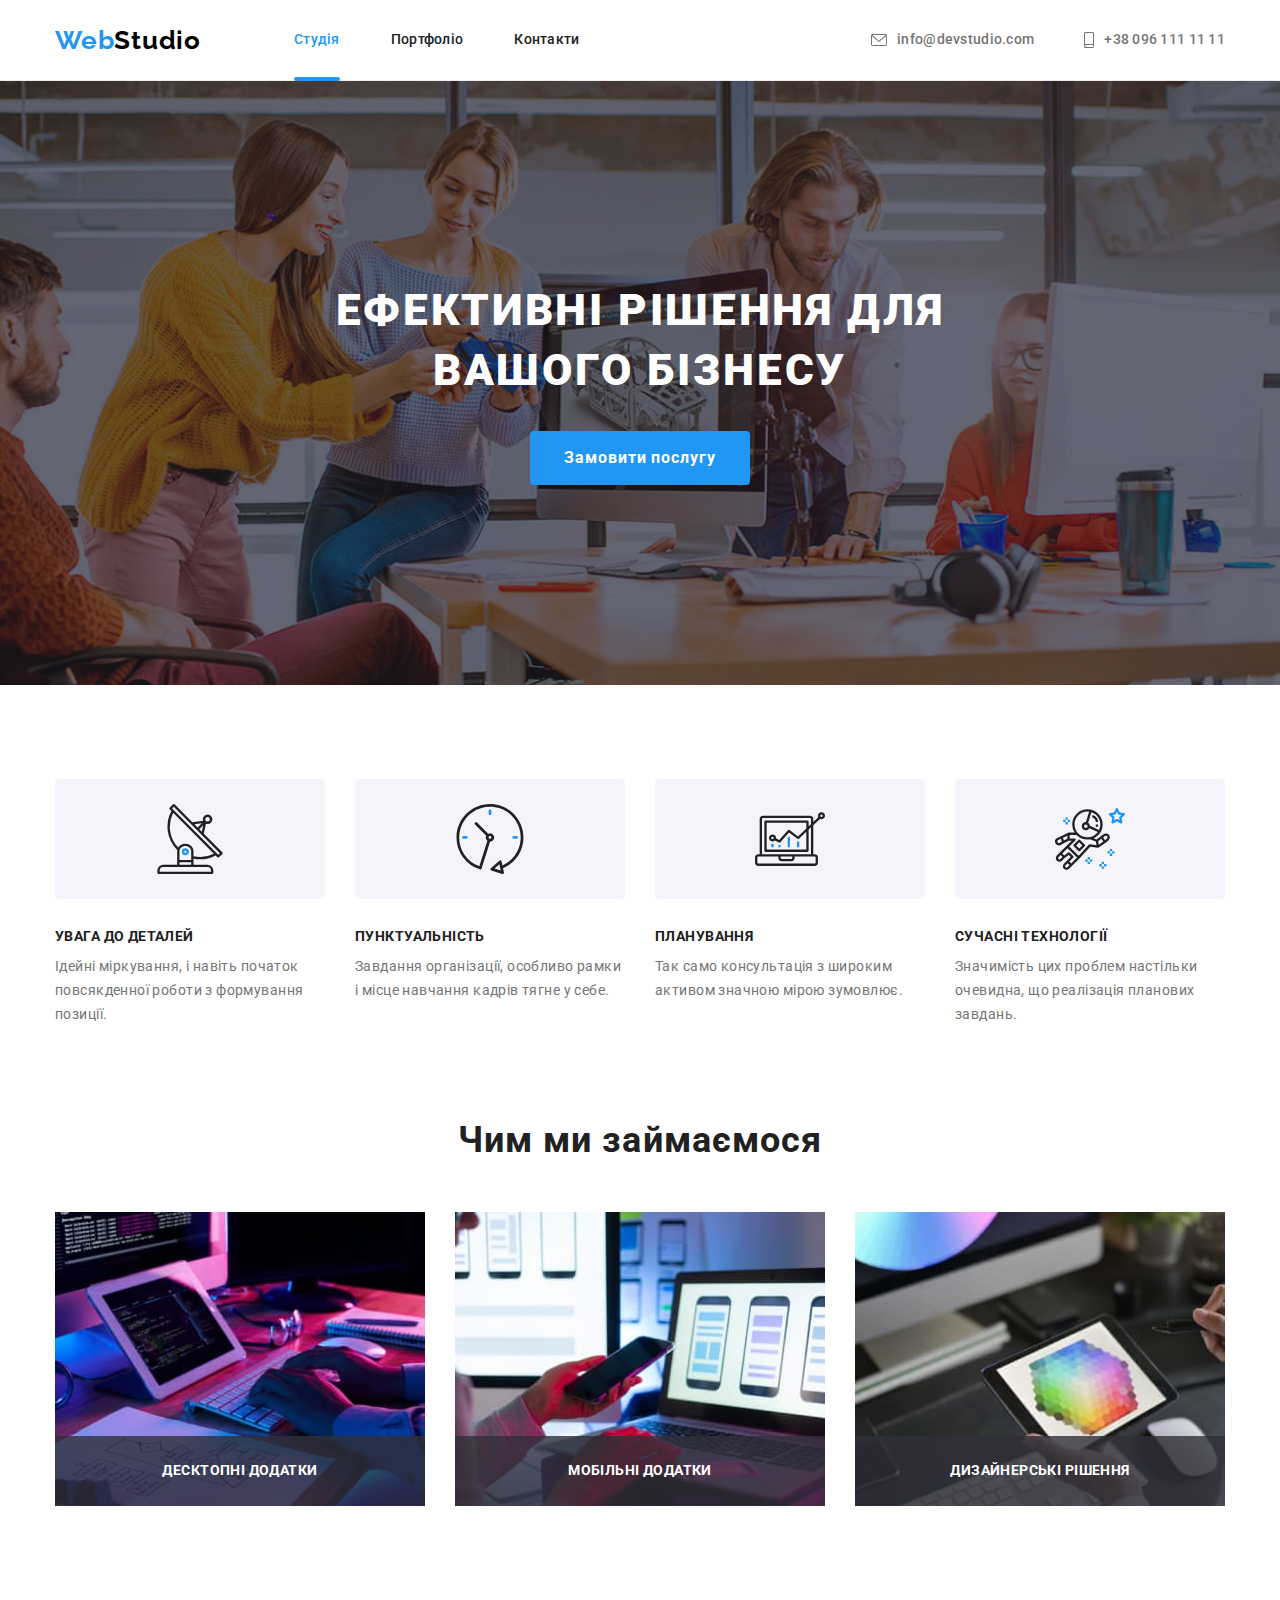
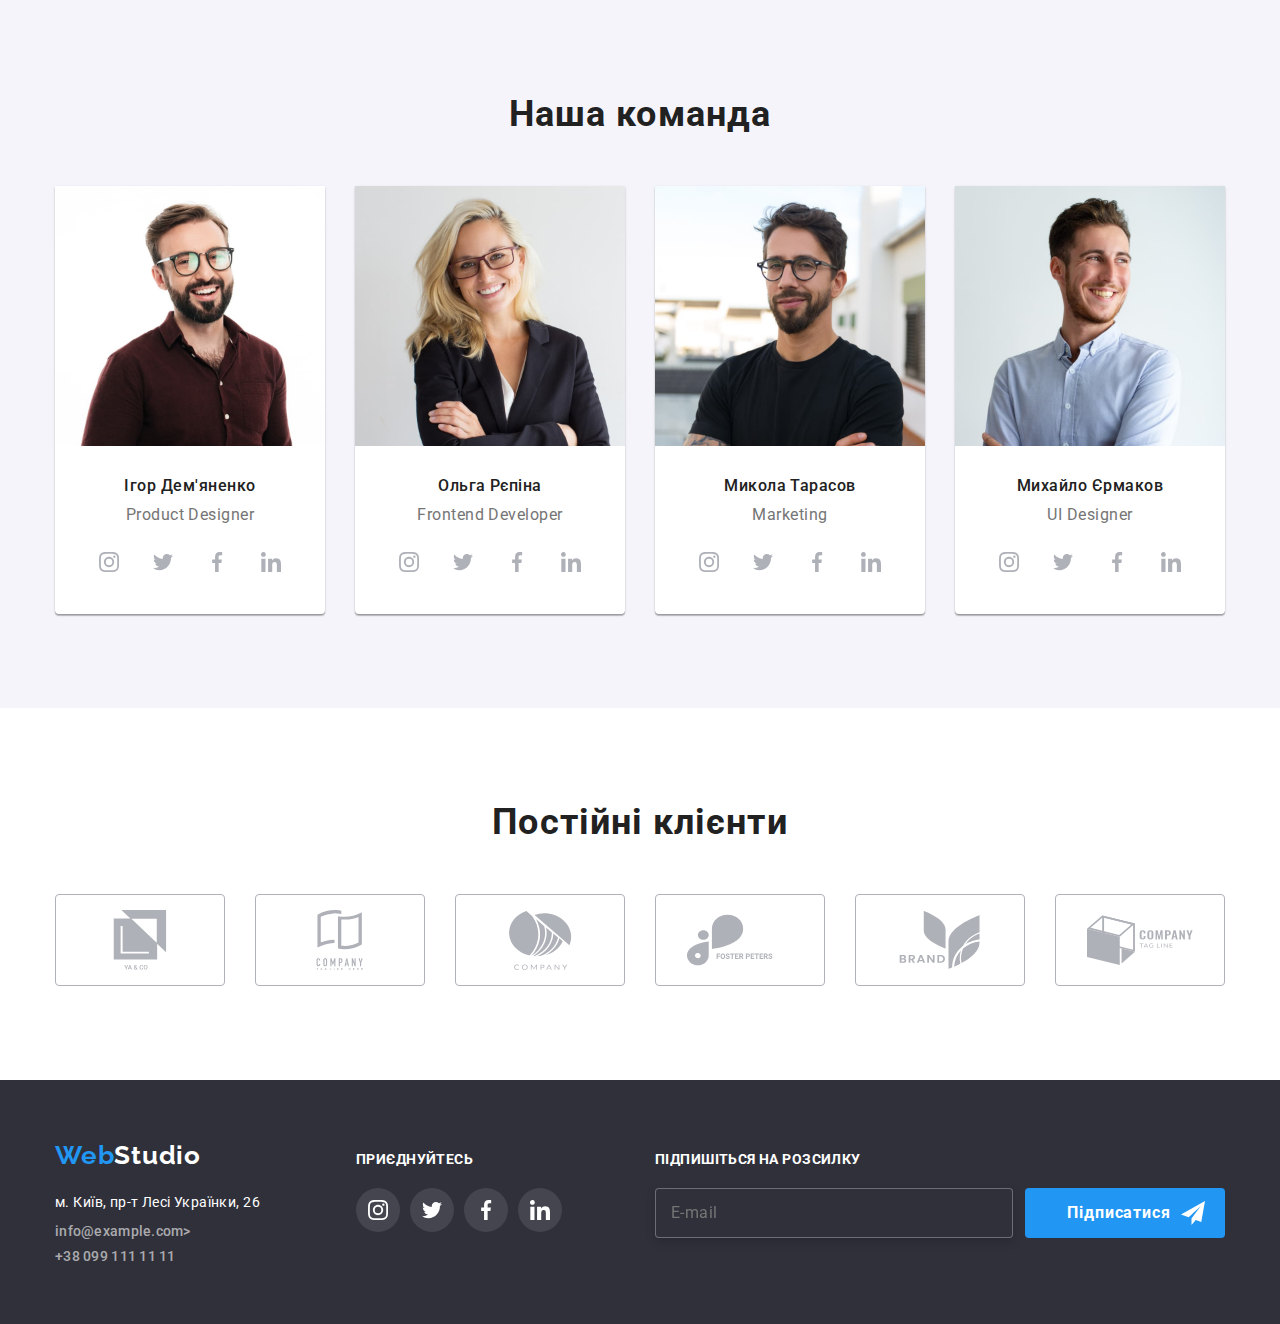
==== commit cc3adf53: "add changes footer" ====
--- a/index.html
+++ b/index.html
@@ -363,7 +363,7 @@
 
     <!-- footer -->
     <footer class="footer">
-      <div class="pidval">
+      <div class="container pidval">
         <div class="footer-address">
           <a class="link logo" href="./index.html" lang="en"
             >Web<span class="logo-footer">Studio</span></a
--- a/css/styles.css
+++ b/css/styles.css
@@ -467,11 +467,6 @@
 .pidval {
     display: flex;
     align-items: baseline;
-    min-width: 1200px;
-    margin-left: auto;
-    margin-right: auto;
-    padding-left: 15px;
-    padding-right: 15px;
 }
 
 .footer-address {   
@@ -521,7 +516,6 @@
     display: flex;
     justify-content: center;
     gap: 10px;
-    margin-right: 93px;
 }
 
 .footer-social-link {
